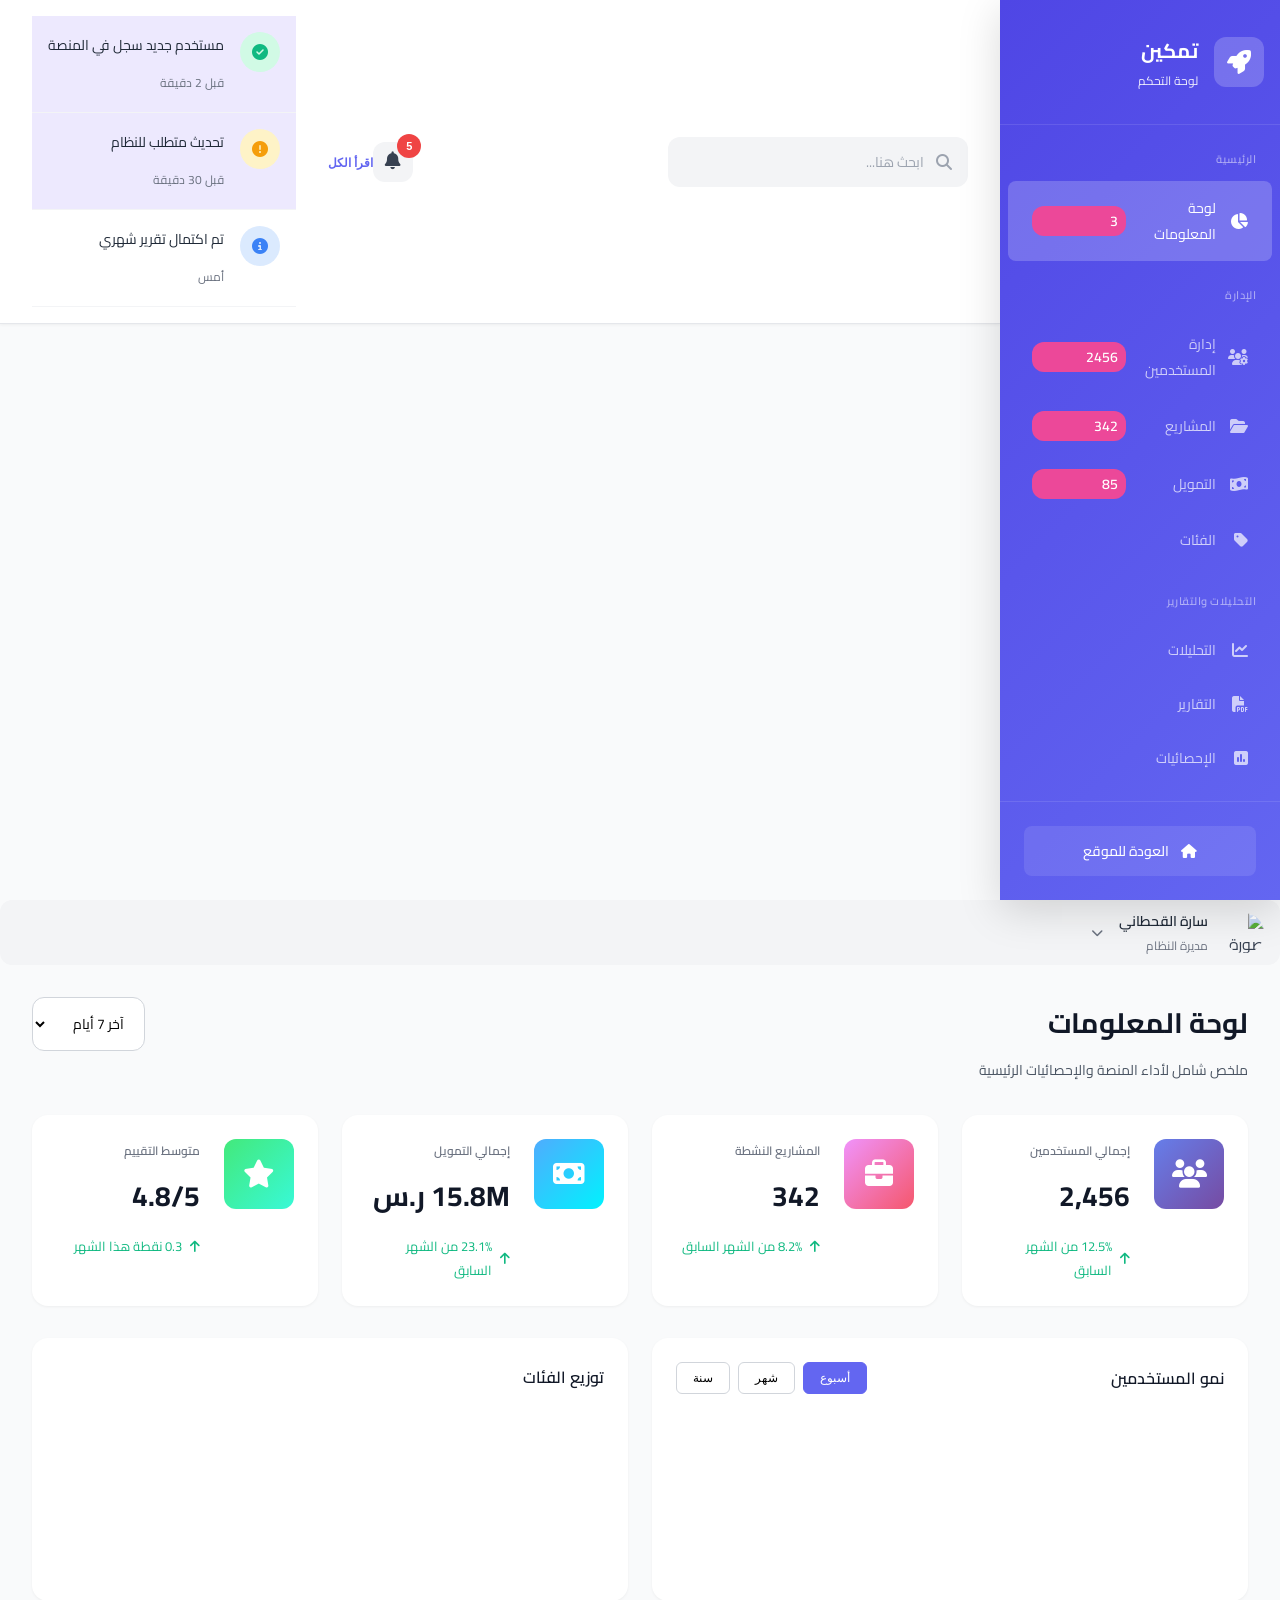
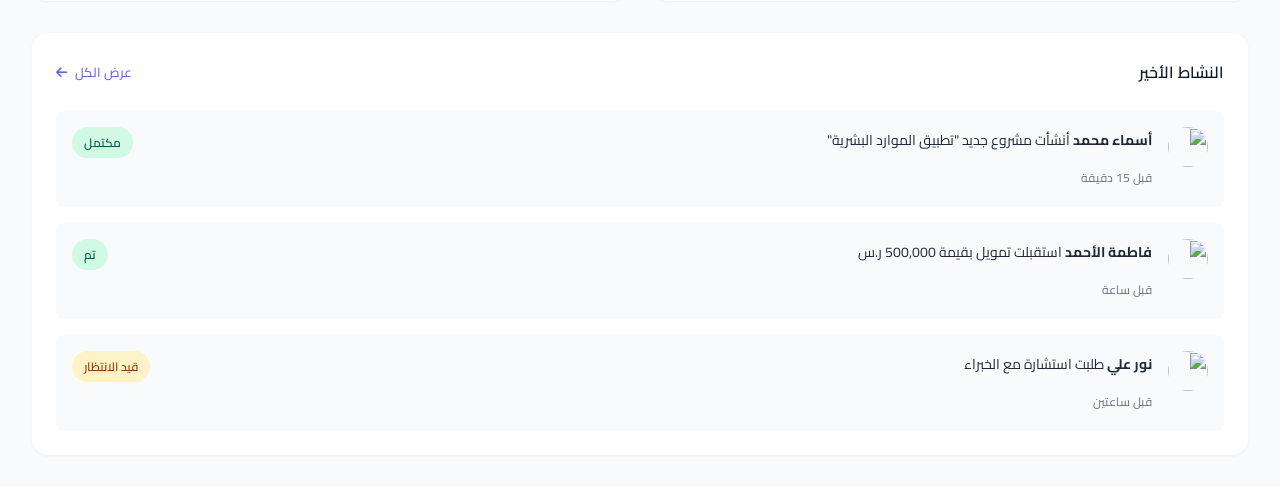
==== admin.html @ 94fef4be "Ubdate admin files" ====
<!DOCTYPE html>
<html lang="ar" dir="rtl">
<head>
    <meta charset="UTF-8">
    <meta name="viewport" content="width=device-width, initial-scale=1.0">
    <title>لوحة التحكم الإدارية | منصة تمكين</title>
    <link rel="stylesheet" href="admin.css">
    <link rel="preconnect" href="https://fonts.googleapis.com">
    <link rel="preconnect" href="https://fonts.gstatic.com" crossorigin>
    <link href="https://fonts.googleapis.com/css2?family=Cairo:wght@200;300;400;500;600;700;800;900&family=Tajawal:wght@200;300;400;500;700;800;900&display=swap" rel="stylesheet">
    <link rel="stylesheet" href="https://cdnjs.cloudflare.com/ajax/libs/font-awesome/6.5.1/css/all.min.css">
</head>
<body>
    <div class="admin-wrapper">
        <!-- Sidebar -->
        <aside class="sidebar">
            <div class="sidebar-brand">
                <a href="index.html" style="display: flex; align-items: center; gap: 1rem; text-decoration: none; color: white; width: 100%;">
                    <div class="brand-icon">
                        <i class="fas fa-rocket"></i>
                    </div>
                    <div class="brand-text">
                        <h2>تمكين</h2>
                        <p>لوحة التحكم</p>
                    </div>
                </a>
            </div>

            <nav class="sidebar-nav">
                <div class="nav-section">
                    <span class="nav-section-title">الرئيسية</span>
                    <a href="#" class="nav-link active" data-page="overview">
                        <i class="fas fa-chart-pie"></i>
                        <span>لوحة المعلومات</span>
                        <span class="nav-badge">3</span>
                    </a>
                </div>

                <div class="nav-section">
                    <span class="nav-section-title">الإدارة</span>
                    <a href="#" class="nav-link" data-page="users">
                        <i class="fas fa-users-cog"></i>
                        <span>إدارة المستخدمين</span>
                        <span class="nav-badge">2456</span>
                    </a>
                    <a href="#" class="nav-link" data-page="projects">
                        <i class="fas fa-folder-open"></i>
                        <span>المشاريع</span>
                        <span class="nav-badge">342</span>
                    </a>
                    <a href="#" class="nav-link" data-page="funding">
                        <i class="fas fa-money-bill-wave"></i>
                        <span>التمويل</span>
                        <span class="nav-badge">85</span>
                    </a>
                    <a href="#" class="nav-link" data-page="categories">
                        <i class="fas fa-tag"></i>
                        <span>الفئات</span>
                    </a>
                </div>

                <div class="nav-section">
                    <span class="nav-section-title">التحليلات والتقارير</span>
                    <a href="#" class="nav-link" data-page="analytics">
                        <i class="fas fa-chart-line"></i>
                        <span>التحليلات</span>
                    </a>
                    <a href="#" class="nav-link" data-page="reports">
                        <i class="fas fa-file-pdf"></i>
                        <span>التقارير</span>
                    </a>
                    <a href="#" class="nav-link" data-page="statistics">
                        <i class="fas fa-poll"></i>
                        <span>الإحصائيات</span>
                    </a>
                </div>

                <div class="nav-section">
                    <span class="nav-section-title">النظام</span>
                    <a href="#" class="nav-link" data-page="settings">
                        <i class="fas fa-sliders-h"></i>
                        <span>الإعدادات</span>
                    </a>
                    <a href="#" class="nav-link" data-page="roles">
                        <i class="fas fa-shield-alt"></i>
                        <span>الأدوار والصلاحيات</span>
                    </a>
                    <a href="#" class="nav-link" data-page="activity">
                        <i class="fas fa-history"></i>
                        <span>سجل النشاط</span>
                    </a>
                </div>
            </nav>

            <div class="sidebar-footer">
                <a href="index.html" class="btn-logout" style="text-decoration: none; display: flex; align-items: center; gap: 0.75rem; width: 100%; justify-content: center;">
                    <i class="fas fa-home"></i>
                    <span>العودة للموقع</span>
                </a>
            </div>
        </aside>

        <!-- Main Content -->
        <main class="main-container">
            <!-- Top Bar -->
            <header class="top-bar">
                <div class="bar-left">
                    <button class="toggle-sidebar" id="sidebarToggle">
                        <i class="fas fa-bars"></i>
                    </button>
                    <div class="search-box">
                        <i class="fas fa-search"></i>
                        <input type="text" placeholder="ابحث هنا...">
                    </div>
                </div>

                <div class="bar-right">
                    <div class="notifications-center">
                        <button class="notification-bell">
                            <i class="fas fa-bell"></i>
                            <span class="notification-count">5</span>
                            <div class="notification-popup">
                                <div class="popup-header">
                                    <h4>الإشعارات</h4>
                                    <button class="mark-read">اقرأ الكل</button>
                                </div>
                                <div class="notifications-list">
                                    <div class="notification-item unread">
                                        <div class="notif-icon success"><i class="fas fa-check-circle"></i></div>
                                        <div class="notif-content">
                                            <p>مستخدم جديد سجل في المنصة</p>
                                            <span>قبل 2 دقيقة</span>
                                        </div>
                                    </div>
                                    <div class="notification-item unread">
                                        <div class="notif-icon warning"><i class="fas fa-exclamation-circle"></i></div>
                                        <div class="notif-content">
                                            <p>تحديث متطلب للنظام</p>
                                            <span>قبل 30 دقيقة</span>
                                        </div>
                                    </div>
                                    <div class="notification-item">
                                        <div class="notif-icon info"><i class="fas fa-info-circle"></i></div>
                                        <div class="notif-content">
                                            <p>تم اكتمال تقرير شهري</p>
                                            <span>أمس</span>
                                        </div>
                                    </div>
                                </div>
                            </div>
                        </button>
                    </div>

                    <div class="user-profile-section">
                        <img src="https://images.unsplash.com/photo-1494790108377-be9c29b29330?w=50&h=50&fit=crop" alt="صورة المستخدم" class="profile-pic">
                        <div class="profile-info">
                            <p class="profile-name">سارة القحطاني</p>
                            <p class="profile-role">مديرة النظام</p>
                        </div>
                        <button class="profile-menu-btn">
                            <i class="fas fa-chevron-down"></i>
                        </button>
                    </div>
                </div>
            </header>

            <!-- Page Content -->
            <div class="content-area">
                <!-- Overview Page -->
                <div class="page-section active" id="overview">
                    <div class="page-header">
                        <div class="header-title">
                            <h1>لوحة المعلومات</h1>
                            <p>ملخص شامل لأداء المنصة والإحصائيات الرئيسية</p>
                        </div>
                        <div class="header-controls">
                            <select class="date-filter">
                                <option>آخر 7 أيام</option>
                                <option>آخر 30 يوم</option>
                                <option>آخر 90 يوم</option>
                                <option>هذا العام</option>
                            </select>
                        </div>
                    </div>

                    <!-- KPI Cards -->
                    <div class="kpi-grid">
                        <div class="kpi-card">
                            <div class="kpi-icon" style="background: linear-gradient(135deg, #667eea 0%, #764ba2 100%);">
                                <i class="fas fa-users"></i>
                            </div>
                            <div class="kpi-content">
                                <p class="kpi-label">إجمالي المستخدمين</p>
                                <h3 class="kpi-value">2,456</h3>
                                <p class="kpi-change positive"><i class="fas fa-arrow-up"></i> 12.5% من الشهر السابق</p>
                            </div>
                        </div>

                        <div class="kpi-card">
                            <div class="kpi-icon" style="background: linear-gradient(135deg, #f093fb 0%, #f5576c 100%);">
                                <i class="fas fa-briefcase"></i>
                            </div>
                            <div class="kpi-content">
                                <p class="kpi-label">المشاريع النشطة</p>
                                <h3 class="kpi-value">342</h3>
                                <p class="kpi-change positive"><i class="fas fa-arrow-up"></i> 8.2% من الشهر السابق</p>
                            </div>
                        </div>

                        <div class="kpi-card">
                            <div class="kpi-icon" style="background: linear-gradient(135deg, #4facfe 0%, #00f2fe 100%);">
                                <i class="fas fa-money-bill"></i>
                            </div>
                            <div class="kpi-content">
                                <p class="kpi-label">إجمالي التمويل</p>
                                <h3 class="kpi-value">15.8M ر.س</h3>
                                <p class="kpi-change positive"><i class="fas fa-arrow-up"></i> 23.1% من الشهر السابق</p>
                            </div>
                        </div>

                        <div class="kpi-card">
                            <div class="kpi-icon" style="background: linear-gradient(135deg, #43e97b 0%, #38f9d7 100%);">
                                <i class="fas fa-star"></i>
                            </div>
                            <div class="kpi-content">
                                <p class="kpi-label">متوسط التقييم</p>
                                <h3 class="kpi-value">4.8/5</h3>
                                <p class="kpi-change positive"><i class="fas fa-arrow-up"></i> 0.3 نقطة هذا الشهر</p>
                            </div>
                        </div>
                    </div>

                    <!-- Charts Section -->
                    <div class="charts-container">
                        <div class="chart-card">
                            <div class="chart-header">
                                <h3>نمو المستخدمين</h3>
                                <div class="chart-controls">
                                    <button class="chart-period active">أسبوع</button>
                                    <button class="chart-period">شهر</button>
                                    <button class="chart-period">سنة</button>
                                </div>
                            </div>
                            <canvas id="growthChart"></canvas>
                        </div>

                        <div class="chart-card">
                            <div class="chart-header">
                                <h3>توزيع الفئات</h3>
                            </div>
                            <canvas id="categoriesChart"></canvas>
                        </div>
                    </div>

                    <!-- Recent Activity -->
                    <div class="activity-card">
                        <div class="activity-header">
                            <h3>النشاط الأخير</h3>
                            <a href="#" class="view-all-link">عرض الكل <i class="fas fa-arrow-left"></i></a>
                        </div>
                        <div class="activity-list">
                            <div class="activity-item">
                                <div class="activity-avatar">
                                    <img src="https://images.unsplash.com/photo-1507003211169-0a1dd7228f2d?w=32&h=32&fit=crop" alt="">
                                </div>
                                <div class="activity-content">
                                    <p><strong>أسماء محمد</strong> أنشأت مشروع جديد "تطبيق الموارد البشرية"</p>
                                    <span class="activity-time">قبل 15 دقيقة</span>
                                </div>
                                <span class="activity-badge success">مكتمل</span>
                            </div>

                            <div class="activity-item">
                                <div class="activity-avatar">
                                    <img src="https://images.unsplash.com/photo-1534528741775-53a8323f6f25?w=32&h=32&fit=crop" alt="">
                                </div>
                                <div class="activity-content">
                                    <p><strong>فاطمة الأحمد</strong> استقبلت تمويل بقيمة 500,000 ر.س</p>
                                    <span class="activity-time">قبل ساعة</span>
                                </div>
                                <span class="activity-badge success">تم</span>
                            </div>

                            <div class="activity-item">
                                <div class="activity-avatar">
                                    <img src="https://images.unsplash.com/photo-1517654931202-7a950643aeb0?w=32&h=32&fit=crop" alt="">
                                </div>
                                <div class="activity-content">
                                    <p><strong>نور علي</strong> طلبت استشارة مع الخبراء</p>
                                    <span class="activity-time">قبل ساعتين</span>
                                </div>
                                <span class="activity-badge pending">قيد الانتظار</span>
                            </div>
                        </div>
                    </div>
                </div>

                <!-- Users Management Page -->
                <div class="page-section" id="users">
                    <div class="page-header">
                        <div class="header-title">
                            <h1>إدارة المستخدمين</h1>
                            <p>إدارة وتتبع جميع المستخدمين في المنصة</p>
                        </div>
                        <button class="btn btn-primary">
                            <i class="fas fa-plus"></i> إضافة مستخدم جديد
                        </button>
                    </div>

                    <div class="users-table-card">
                        <div class="table-controls">
                            <div class="search-input">
                                <i class="fas fa-search"></i>
                                <input type="text" placeholder="ابحث عن مستخدم...">
                            </div>
                            <select class="filter-select">
                                <option>الكل</option>
                                <option>نشط</option>
                                <option>معطل</option>
                                <option>معلق</option>
                            </select>
                        </div>

                        <table class="data-table">
                            <thead>
                                <tr>
                                    <th>المستخدم</th>
                                    <th>البريد الإلكتروني</th>
                                    <th>النوع</th>
                                    <th>تاريخ الانضمام</th>
                                    <th>الحالة</th>
                                    <th>الإجراءات</th>
                                </tr>
                            </thead>
                            <tbody>
                                <tr>
                                    <td><strong>أسماء محمد</strong></td>
                                    <td>asmaa@example.com</td>
                                    <td><span class="badge badge-purple">رائدة أعمال</span></td>
                                    <td>2024-01-15</td>
                                    <td><span class="status-badge status-active">نشط</span></td>
                                    <td class="action-buttons">
                                        <button class="btn-action edit" title="تعديل"><i class="fas fa-edit"></i></button>
                                        <button class="btn-action delete" title="حذف"><i class="fas fa-trash"></i></button>
                                    </td>
                                </tr>
                                <tr>
                                    <td><strong>فاطمة الأحمد</strong></td>
                                    <td>fatima@example.com</td>
                                    <td><span class="badge badge-blue">مستثمرة</span></td>
                                    <td>2024-01-12</td>
                                    <td><span class="status-badge status-active">نشط</span></td>
                                    <td class="action-buttons">
                                        <button class="btn-action edit" title="تعديل"><i class="fas fa-edit"></i></button>
                                        <button class="btn-action delete" title="حذف"><i class="fas fa-trash"></i></button>
                                    </td>
                                </tr>
                                <tr>
                                    <td><strong>نور علي</strong></td>
                                    <td>noor@example.com</td>
                                    <td><span class="badge badge-green">مدربة</span></td>
                                    <td>2024-01-08</td>
                                    <td><span class="status-badge status-active">نشط</span></td>
                                    <td class="action-buttons">
                                        <button class="btn-action edit" title="تعديل"><i class="fas fa-edit"></i></button>
                                        <button class="btn-action delete" title="حذف"><i class="fas fa-trash"></i></button>
                                    </td>
                                </tr>
                            </tbody>
                        </table>
                    </div>
                </div>

                <!-- Projects Page -->
                <div class="page-section" id="projects">
                    <div class="page-header">
                        <div class="header-title">
                            <h1>إدارة المشاريع</h1>
                            <p>عرض وإدارة جميع المشاريع المسجلة</p>
                        </div>
                        <button class="btn btn-primary">
                            <i class="fas fa-plus"></i> مشروع جديد
                        </button>
                    </div>

                    <div class="projects-grid">
                        <div class="project-card">
                            <div class="project-header">
                                <h3>تطبيق التجارة الإلكترونية</h3>
                                <span class="badge badge-success">نشط</span>
                            </div>
                            <p class="project-desc">منصة تجارة إلكترونية متكاملة للمتاجر الصغيرة</p>
                            <div class="project-meta">
                                <span><i class="fas fa-user"></i> أسماء محمد</span>
                                <span><i class="fas fa-calendar"></i> 2024-01-10</span>
                            </div>
                            <div class="project-stats">
                                <div class="stat">
                                    <span class="stat-label">المستخدمون</span>
                                    <span class="stat-value">145</span>
                                </div>
                                <div class="stat">
                                    <span class="stat-label">الإيرادات</span>
                                    <span class="stat-value">125K</span>
                                </div>
                            </div>
                            <div class="project-actions">
                                <button class="btn btn-sm btn-primary">عرض</button>
                                <button class="btn btn-sm btn-outline">تعديل</button>
                            </div>
                        </div>

                        <div class="project-card">
                            <div class="project-header">
                                <h3>منصة التدريب الرقمي</h3>
                                <span class="badge badge-success">نشط</span>
                            </div>
                            <p class="project-desc">منصة تعليمية توفر دورات متخصصة</p>
                            <div class="project-meta">
                                <span><i class="fas fa-user"></i> فاطمة الأحمد</span>
                                <span><i class="fas fa-calendar"></i> 2024-01-08</span>
                            </div>
                            <div class="project-stats">
                                <div class="stat">
                                    <span class="stat-label">المستخدمون</span>
                                    <span class="stat-value">89</span>
                                </div>
                                <div class="stat">
                                    <span class="stat-label">الإيرادات</span>
                                    <span class="stat-value">78K</span>
                                </div>
                            </div>
                            <div class="project-actions">
                                <button class="btn btn-sm btn-primary">عرض</button>
                                <button class="btn btn-sm btn-outline">تعديل</button>
                            </div>
                        </div>

                        <div class="project-card">
                            <div class="project-header">
                                <h3>نظام إدارة المحتوى</h3>
                                <span class="badge badge-warning">قيد التطوير</span>
                            </div>
                            <p class="project-desc">نظام متقدم لإدارة وتنظيم المحتوى</p>
                            <div class="project-meta">
                                <span><i class="fas fa-user"></i> نور علي</span>
                                <span><i class="fas fa-calendar"></i> 2024-01-05</span>
                            </div>
                            <div class="project-stats">
                                <div class="stat">
                                    <span class="stat-label">المستخدمون</span>
                                    <span class="stat-value">32</span>
                                </div>
                                <div class="stat">
                                    <span class="stat-label">الإيرادات</span>
                                    <span class="stat-value">0</span>
                                </div>
                            </div>
                            <div class="project-actions">
                                <button class="btn btn-sm btn-primary">عرض</button>
                                <button class="btn btn-sm btn-outline">تعديل</button>
                            </div>
                        </div>
                    </div>
                </div>

                <!-- Funding Page -->
                <div class="page-section" id="funding">
                    <div class="page-header">
                        <div class="header-title">
                            <h1>إدارة التمويل</h1>
                            <p>تتبع طلبات التمويل والمدفوعات</p>
                        </div>
                    </div>

                    <div class="funding-stats">
                        <div class="stat-box">
                            <p>إجمالي التمويل المطلوب</p>
                            <h2>85.5M ر.س</h2>
                            <span>من 85 طلب</span>
                        </div>
                        <div class="stat-box">
                            <p>التمويل المعتمد</p>
                            <h2>15.8M ر.س</h2>
                            <span>45 طلب معتمد</span>
                        </div>
                        <div class="stat-box">
                            <p>التمويل المعلق</p>
                            <h2>38.2M ر.س</h2>
                            <span>28 طلب معلق</span>
                        </div>
                        <div class="stat-box">
                            <p>نسبة القبول</p>
                            <h2>52.9%</h2>
                            <span>معدل النجاح</span>
                        </div>
                    </div>
                </div>

                <!-- Settings Page -->
                <div class="page-section" id="settings">
                    <div class="page-header">
                        <div class="header-title">
                            <h1>الإعدادات</h1>
                            <p>إدارة إعدادات النظام والمنصة</p>
                        </div>
                    </div>

                    <div class="settings-container">
                        <div class="settings-section">
                            <h3>إعدادات النظام</h3>
                            <div class="setting-group">
                                <label>اسم المنصة</label>
                                <input type="text" value="منصة تمكين رائدات الأعمال">
                            </div>
                            <div class="setting-group">
                                <label>البريد الإلكتروني للدعم</label>
                                <input type="email" value="support@platform.com">
                            </div>
                            <button class="btn btn-primary">حفظ التغييرات</button>
                        </div>

                        <div class="settings-section">
                            <h3>الإشعارات</h3>
                            <div class="toggle-group">
                                <label>إشعارات البريد الإلكتروني</label>
                                <input type="checkbox" class="toggle-switch" checked>
                            </div>
                            <div class="toggle-group">
                                <label>إشعارات SMS</label>
                                <input type="checkbox" class="toggle-switch">
                            </div>
                        </div>
                    </div>
                </div>

                <!-- Analytics Page -->
                <div class="page-section" id="analytics">
                    <div class="page-header">
                        <div class="header-title">
                            <h1>التحليلات</h1>
                            <p>تحليلات مفصلة عن أداء المنصة</p>
                        </div>
                    </div>
                    <div class="analytics-placeholder">
                        <i class="fas fa-chart-line"></i>
                        <p>جاري تحميل التحليلات...</p>
                    </div>
                </div>

                <!-- Reports Page -->
                <div class="page-section" id="reports">
                    <div class="page-header">
                        <div class="header-title">
                            <h1>التقارير</h1>
                            <p>التقارير الشاملة والدورية</p>
                        </div>
                    </div>
                    <div class="analytics-placeholder">
                        <i class="fas fa-file-pdf"></i>
                        <p>جاري تحميل التقارير...</p>
                    </div>
                </div>

                <!-- Statistics Page -->
                <div class="page-section" id="statistics">
                    <div class="page-header">
                        <div class="header-title">
                            <h1>الإحصائيات</h1>
                            <p>إحصائيات تفصيلية للمنصة</p>
                        </div>
                    </div>
                    <div class="analytics-placeholder">
                        <i class="fas fa-poll"></i>
                        <p>جاري تحميل الإحصائيات...</p>
                    </div>
                </div>

                <!-- Roles Page -->
                <div class="page-section" id="roles">
                    <div class="page-header">
                        <div class="header-title">
                            <h1>الأدوار والصلاحيات</h1>
                            <p>إدارة أدوار المستخدمين والصلاحيات</p>
                        </div>
                    </div>
                    <div class="analytics-placeholder">
                        <i class="fas fa-shield-alt"></i>
                        <p>جاري تحميل الأدوار...</p>
                    </div>
                </div>

                <!-- Categories Page -->
                <div class="page-section" id="categories">
                    <div class="page-header">
                        <div class="header-title">
                            <h1>الفئات</h1>
                            <p>إدارة فئات المشاريع</p>
                        </div>
                    </div>
                    <div class="analytics-placeholder">
                        <i class="fas fa-tag"></i>
                        <p>جاري تحميل الفئات...</p>
                    </div>
                </div>

                <!-- Activity Page -->
                <div class="page-section" id="activity">
                    <div class="page-header">
                        <div class="header-title">
                            <h1>سجل النشاط</h1>
                            <p>تتبع جميع الأنشطة في النظام</p>
                        </div>
                    </div>
                    <div class="analytics-placeholder">
                        <i class="fas fa-history"></i>
                        <p>جاري تحميل السجل...</p>
                    </div>
                </div>
            </div>
        </main>
    </div>

    <!-- Scripts -->
    <script src="https://cdn.jsdelivr.net/npm/chart.js@3.9.1/dist/chart.min.js"></script>
    <script src="admin.js"></script>
</body>
</html>
---- admin.css ----
/* ==========================================
   Admin Dashboard - Enhanced Pro Version
   ========================================== */

:root {
    /* Primary Colors */
    --primary: #6366f1;
    --primary-light: #818cf8;
    --primary-dark: #4f46e5;
    
    /* Secondary Colors */
    --secondary: #ec4899;
    --success: #10b981;
    --warning: #f59e0b;
    --danger: #ef4444;
    --info: #3b82f6;
    
    /* Grayscale */
    --gray-50: #f9fafb;
    --gray-100: #f3f4f6;
    --gray-150: #ede9fe;
    --gray-200: #e5e7eb;
    --gray-300: #d1d5db;
    --gray-400: #9ca3af;
    --gray-500: #6b7280;
    --gray-600: #4b5563;
    --gray-700: #374151;
    --gray-800: #1f2937;
    --gray-900: #111827;
    
    /* Spacing */
    --spacing: 1rem;
    --radius: 0.75rem;
    --radius-lg: 1rem;
}

* {
    margin: 0;
    padding: 0;
    box-sizing: border-box;
}

html, body {
    width: 100%;
    height: 100%;
    font-family: 'Cairo', 'Tajawal', -apple-system, BlinkMacSystemFont, sans-serif;
    background: var(--gray-50);
    color: var(--gray-700);
}

body {
    overflow: hidden;
}

/* ==========================================
   Main Layout
   ========================================== */

.admin-wrapper {
    display: flex;
    height: 100vh;
    background: var(--gray-50);
}

/* ==========================================
   Sidebar
   ========================================== */

.sidebar {
    width: 280px;
    background: linear-gradient(135deg, var(--primary-dark) 0%, var(--primary) 100%);
    color: white;
    display: flex;
    flex-direction: column;
    overflow-y: auto;
    box-shadow: 0 10px 40px rgba(0, 0, 0, 0.15);
    position: relative;
}

.sidebar-brand {
    padding: 2rem var(--spacing);
    display: flex;
    align-items: center;
    gap: 1rem;
    border-bottom: 1px solid rgba(255, 255, 255, 0.1);
}

.brand-icon {
    width: 50px;
    height: 50px;
    background: rgba(255, 255, 255, 0.2);
    border-radius: 12px;
    display: flex;
    align-items: center;
    justify-content: center;
    font-size: 24px;
}

.brand-text h2 {
    font-size: 20px;
    font-weight: 700;
}

.brand-text p {
    font-size: 12px;
    opacity: 0.9;
}

.sidebar-nav {
    flex: 1;
    overflow-y: auto;
    padding: 1.5rem 0;
}

.nav-section {
    margin-bottom: 1.5rem;
}

.nav-section-title {
    display: block;
    font-size: 11px;
    font-weight: 600;
    text-transform: uppercase;
    color: rgba(255, 255, 255, 0.5);
    padding: 0 1.5rem;
    margin-bottom: 0.75rem;
    letter-spacing: 0.5px;
}

.nav-link {
    display: flex;
    align-items: center;
    gap: 0.75rem;
    padding: 0.875rem 1.5rem;
    color: rgba(255, 255, 255, 0.7);
    text-decoration: none;
    transition: all 0.3s ease;
    position: relative;
    margin: 0 0.5rem;
    border-radius: 8px;
}

.nav-link:hover {
    background: rgba(255, 255, 255, 0.1);
    color: white;
}

.nav-link.active {
    background: rgba(255, 255, 255, 0.2);
    color: white;
}

.nav-link i {
    font-size: 16px;
    width: 20px;
}

.nav-link span {
    flex: 1;
    font-size: 14px;
}

.nav-badge {
    background: var(--secondary);
    color: white;
    font-size: 11px;
    padding: 2px 8px;
    border-radius: 12px;
    font-weight: 600;
}

.sidebar-footer {
    padding: 1.5rem;
    border-top: 1px solid rgba(255, 255, 255, 0.1);
}

.btn-logout {
    width: 100%;
    display: flex;
    align-items: center;
    gap: 0.75rem;
    padding: 0.75rem 1rem;
    background: rgba(255, 255, 255, 0.1);
    color: white;
    border: none;
    border-radius: 8px;
    cursor: pointer;
    font-size: 14px;
    font-weight: 500;
    transition: all 0.3s ease;
}

.btn-logout:hover {
    background: rgba(255, 255, 255, 0.2);
}

/* ==========================================
   Main Container
   ========================================== */

.main-container {
    flex: 1;
    display: flex;
    flex-direction: column;
    overflow: hidden;
}

/* ==========================================
   Top Bar
   ========================================== */

.top-bar {
    background: white;
    border-bottom: 1px solid var(--gray-200);
    padding: 1rem 2rem;
    display: flex;
    justify-content: space-between;
    align-items: center;
    box-shadow: 0 1px 3px rgba(0, 0, 0, 0.05);
}

.bar-left {
    display: flex;
    align-items: center;
    gap: 1.5rem;
    flex: 1;
}

.toggle-sidebar {
    display: none;
    background: none;
    border: none;
    font-size: 20px;
    color: var(--gray-700);
    cursor: pointer;
}

.search-box {
    display: flex;
    align-items: center;
    gap: 0.75rem;
    background: var(--gray-100);
    padding: 0.75rem 1rem;
    border-radius: var(--radius);
    flex: 0 1 300px;
}

.search-box i {
    color: var(--gray-400);
}

.search-box input {
    background: none;
    border: none;
    outline: none;
    width: 100%;
    font-family: inherit;
    font-size: 14px;
}

.search-box input::placeholder {
    color: var(--gray-400);
}

.bar-right {
    display: flex;
    align-items: center;
    gap: 2rem;
}

.notifications-center {
    position: relative;
}

.notification-bell {
    position: relative;
    width: 40px;
    height: 40px;
    border: none;
    background: var(--gray-100);
    border-radius: var(--radius);
    cursor: pointer;
    font-size: 18px;
    color: var(--gray-700);
    transition: all 0.3s ease;
}

.notification-bell:hover {
    background: var(--gray-150);
}

.notification-count {
    position: absolute;
    top: -8px;
    right: -8px;
    background: var(--danger);
    color: white;
    width: 24px;
    height: 24px;
    border-radius: 50%;
    display: flex;
    align-items: center;
    justify-content: center;
    font-size: 11px;
    font-weight: 700;
}

.notification-popup {
    display: none;
    position: absolute;
    top: 100%;
    right: 0;
    background: white;
    border: 1px solid var(--gray-200);
    border-radius: var(--radius-lg);
    box-shadow: 0 10px 30px rgba(0, 0, 0, 0.1);
    width: 350px;
    margin-top: 1rem;
    z-index: 1000;
}

.notification-bell:hover .notification-popup {
    display: block;
}

.popup-header {
    display: flex;
    justify-content: space-between;
    align-items: center;
    padding: 1rem;
    border-bottom: 1px solid var(--gray-200);
}

.popup-header h4 {
    font-size: 16px;
    color: var(--gray-900);
}

.mark-read {
    background: none;
    border: none;
    color: var(--primary);
    cursor: pointer;
    font-size: 12px;
    font-weight: 600;
}

.notifications-list {
    max-height: 300px;
    overflow-y: auto;
}

.notification-item {
    display: flex;
    gap: 1rem;
    padding: 1rem;
    border-bottom: 1px solid var(--gray-100);
    transition: all 0.3s ease;
}

.notification-item:hover {
    background: var(--gray-50);
}

.notification-item.unread {
    background: var(--gray-150);
}

.notif-icon {
    width: 40px;
    height: 40px;
    border-radius: 50%;
    display: flex;
    align-items: center;
    justify-content: center;
    flex-shrink: 0;
}

.notif-icon.success {
    background: #d1fae5;
    color: var(--success);
}

.notif-icon.warning {
    background: #fef3c7;
    color: var(--warning);
}

.notif-icon.info {
    background: #dbeafe;
    color: var(--info);
}

.notif-content p {
    font-size: 14px;
    color: var(--gray-800);
    margin-bottom: 0.5rem;
}

.notif-content span {
    font-size: 12px;
    color: var(--gray-500);
}

.user-profile-section {
    display: flex;
    align-items: center;
    gap: 1rem;
    padding: 0.5rem 1rem;
    background: var(--gray-100);
    border-radius: var(--radius);
}

.profile-pic {
    width: 40px;
    height: 40px;
    border-radius: 50%;
    object-fit: cover;
}

.profile-info {
    display: flex;
    flex-direction: column;
    min-width: 0;
}

.profile-name {
    font-size: 14px;
    font-weight: 600;
    color: var(--gray-800);
}

.profile-role {
    font-size: 12px;
    color: var(--gray-500);
}

.profile-menu-btn {
    background: none;
    border: none;
    color: var(--gray-500);
    cursor: pointer;
    font-size: 12px;
}

/* ==========================================
   Content Area
   ========================================== */

.content-area {
    flex: 1;
    overflow-y: auto;
    padding: 2rem;
}

.page-section {
    display: none;
}

.page-section.active {
    display: block;
    animation: fadeIn 0.3s ease;
}

@keyframes fadeIn {
    from {
        opacity: 0;
        transform: translateY(10px);
    }
    to {
        opacity: 1;
        transform: translateY(0);
    }
}

.page-header {
    display: flex;
    justify-content: space-between;
    align-items: flex-start;
    margin-bottom: 2rem;
    gap: 1.5rem;
}

.header-title h1 {
    font-size: 28px;
    font-weight: 700;
    color: var(--gray-900);
    margin-bottom: 0.5rem;
}

.header-title p {
    font-size: 14px;
    color: var(--gray-600);
}

.header-controls {
    display: flex;
    gap: 1rem;
}

.date-filter {
    padding: 0.75rem 1rem;
    border: 1px solid var(--gray-300);
    border-radius: var(--radius);
    background: white;
    font-family: inherit;
    cursor: pointer;
    font-size: 14px;
}

/* ==========================================
   KPI Cards
   ========================================== */

.kpi-grid {
    display: grid;
    grid-template-columns: repeat(auto-fit, minmax(250px, 1fr));
    gap: 1.5rem;
    margin-bottom: 2rem;
}

.kpi-card {
    background: white;
    border-radius: var(--radius-lg);
    padding: 1.5rem;
    box-shadow: 0 1px 3px rgba(0, 0, 0, 0.05);
    display: flex;
    gap: 1.5rem;
    transition: all 0.3s ease;
}

.kpi-card:hover {
    box-shadow: 0 10px 25px rgba(0, 0, 0, 0.1);
    transform: translateY(-4px);
}

.kpi-icon {
    width: 70px;
    height: 70px;
    border-radius: 12px;
    display: flex;
    align-items: center;
    justify-content: center;
    font-size: 28px;
    color: white;
    flex-shrink: 0;
}

.kpi-content {
    flex: 1;
}

.kpi-label {
    font-size: 12px;
    color: var(--gray-500);
    text-transform: uppercase;
    font-weight: 600;
    margin-bottom: 0.5rem;
}

.kpi-value {
    font-size: 28px;
    font-weight: 700;
    color: var(--gray-900);
    margin-bottom: 0.75rem;
}

.kpi-change {
    font-size: 13px;
    display: flex;
    align-items: center;
    gap: 0.5rem;
}

.kpi-change.positive {
    color: var(--success);
}

.kpi-change.negative {
    color: var(--danger);
}

/* ==========================================
   Charts
   ========================================== */

.charts-container {
    display: grid;
    grid-template-columns: repeat(auto-fit, minmax(350px, 1fr));
    gap: 1.5rem;
    margin-bottom: 2rem;
}

.chart-card {
    background: white;
    border-radius: var(--radius-lg);
    padding: 1.5rem;
    box-shadow: 0 1px 3px rgba(0, 0, 0, 0.05);
}

.chart-header {
    display: flex;
    justify-content: space-between;
    align-items: center;
    margin-bottom: 1.5rem;
}

.chart-header h3 {
    font-size: 16px;
    font-weight: 600;
    color: var(--gray-900);
}

.chart-controls {
    display: flex;
    gap: 0.5rem;
}

.chart-period {
    padding: 0.5rem 1rem;
    border: 1px solid var(--gray-300);
    background: white;
    border-radius: 6px;
    cursor: pointer;
    font-size: 12px;
    transition: all 0.3s ease;
}

.chart-period.active {
    background: var(--primary);
    color: white;
    border-color: var(--primary);
}

/* ==========================================
   Activity Card
   ========================================== */

.activity-card {
    background: white;
    border-radius: var(--radius-lg);
    padding: 1.5rem;
    box-shadow: 0 1px 3px rgba(0, 0, 0, 0.05);
}

.activity-header {
    display: flex;
    justify-content: space-between;
    align-items: center;
    margin-bottom: 1.5rem;
}

.activity-header h3 {
    font-size: 16px;
    font-weight: 600;
    color: var(--gray-900);
}

.view-all-link {
    color: var(--primary);
    text-decoration: none;
    font-size: 13px;
    font-weight: 500;
    display: flex;
    align-items: center;
    gap: 0.5rem;
}

.view-all-link:hover {
    text-decoration: underline;
}

.activity-list {
    display: flex;
    flex-direction: column;
    gap: 1rem;
}

.activity-item {
    display: flex;
    gap: 1rem;
    align-items: flex-start;
    padding: 1rem;
    border-radius: 8px;
    background: var(--gray-50);
    transition: all 0.3s ease;
}

.activity-item:hover {
    background: var(--gray-100);
}

.activity-avatar {
    width: 40px;
    height: 40px;
    border-radius: 50%;
    overflow: hidden;
    flex-shrink: 0;
}

.activity-avatar img {
    width: 100%;
    height: 100%;
    object-fit: cover;
}

.activity-content {
    flex: 1;
    min-width: 0;
}

.activity-content p {
    font-size: 14px;
    color: var(--gray-800);
    margin-bottom: 0.5rem;
}

.activity-time {
    font-size: 12px;
    color: var(--gray-500);
}

.activity-badge {
    padding: 0.25rem 0.75rem;
    border-radius: 20px;
    font-size: 12px;
    font-weight: 600;
    white-space: nowrap;
}

.activity-badge.success {
    background: #d1fae5;
    color: #065f46;
}

.activity-badge.pending {
    background: #fef3c7;
    color: #92400e;
}

/* ==========================================
   Buttons
   ========================================== */

.btn {
    display: inline-flex;
    align-items: center;
    gap: 0.5rem;
    padding: 0.75rem 1.5rem;
    border: none;
    border-radius: var(--radius);
    font-family: inherit;
    font-size: 14px;
    font-weight: 600;
    cursor: pointer;
    transition: all 0.3s ease;
}

.btn-primary {
    background: linear-gradient(135deg, var(--primary) 0%, var(--primary-dark) 100%);
    color: white;
}

.btn-primary:hover {
    transform: translateY(-2px);
    box-shadow: 0 10px 20px rgba(99, 102, 241, 0.2);
}

.btn-outline {
    background: white;
    color: var(--primary);
    border: 2px solid var(--primary);
}

.btn-outline:hover {
    background: var(--gray-50);
}

.btn-sm {
    padding: 0.5rem 1rem;
    font-size: 13px;
}

/* ==========================================
   Users Table
   ========================================== */

.users-table-card {
    background: white;
    border-radius: var(--radius-lg);
    box-shadow: 0 1px 3px rgba(0, 0, 0, 0.05);
    overflow: hidden;
}

.table-controls {
    display: flex;
    gap: 1rem;
    padding: 1.5rem;
    border-bottom: 1px solid var(--gray-200);
}

.search-input {
    display: flex;
    align-items: center;
    gap: 0.75rem;
    background: var(--gray-100);
    padding: 0.75rem 1rem;
    border-radius: var(--radius);
    flex: 1;
    min-width: 200px;
}

.search-input i {
    color: var(--gray-400);
}

.search-input input {
    background: none;
    border: none;
    outline: none;
    width: 100%;
    font-family: inherit;
    font-size: 14px;
}

.search-input input::placeholder {
    color: var(--gray-400);
}

.filter-select {
    padding: 0.75rem 1rem;
    border: 1px solid var(--gray-300);
    border-radius: var(--radius);
    background: white;
    font-family: inherit;
    cursor: pointer;
    min-width: 150px;
}

.data-table {
    width: 100%;
    border-collapse: collapse;
}

.data-table th {
    background: var(--gray-50);
    padding: 1rem;
    text-align: right;
    font-size: 13px;
    font-weight: 600;
    color: var(--gray-600);
    border-bottom: 2px solid var(--gray-200);
}

.data-table td {
    padding: 1rem;
    border-bottom: 1px solid var(--gray-200);
    font-size: 14px;
}

.data-table tbody tr:hover {
    background: var(--gray-50);
}

.badge {
    display: inline-block;
    padding: 0.25rem 0.75rem;
    border-radius: 20px;
    font-size: 12px;
    font-weight: 600;
}

.badge-purple {
    background: #ede9fe;
    color: #6d28d9;
}

.badge-blue {
    background: #dbeafe;
    color: #1e40af;
}

.badge-green {
    background: #dcfce7;
    color: #15803d;
}

.badge-success {
    background: #d1fae5;
    color: #065f46;
}

.badge-warning {
    background: #fef3c7;
    color: #92400e;
}

.status-badge {
    display: inline-block;
    padding: 0.4rem 0.75rem;
    border-radius: 6px;
    font-size: 12px;
    font-weight: 600;
}

.status-active {
    background: #d1fae5;
    color: #065f46;
}

.status-inactive {
    background: #fee2e2;
    color: #991b1b;
}

.action-buttons {
    display: flex;
    gap: 0.5rem;
}

.btn-action {
    width: 32px;
    height: 32px;
    border: none;
    border-radius: 6px;
    cursor: pointer;
    transition: all 0.3s ease;
    display: flex;
    align-items: center;
    justify-content: center;
    font-size: 14px;
}

.btn-action.edit {
    background: #dbeafe;
    color: #0284c7;
}

.btn-action.edit:hover {
    background: #0284c7;
    color: white;
}

.btn-action.delete {
    background: #fee2e2;
    color: #dc2626;
}

.btn-action.delete:hover {
    background: #dc2626;
    color: white;
}

/* ==========================================
   Projects Grid
   ========================================== */

.projects-grid {
    display: grid;
    grid-template-columns: repeat(auto-fill, minmax(320px, 1fr));
    gap: 1.5rem;
}

.project-card {
    background: white;
    border-radius: var(--radius-lg);
    padding: 1.5rem;
    box-shadow: 0 1px 3px rgba(0, 0, 0, 0.05);
    transition: all 0.3s ease;
}

.project-card:hover {
    box-shadow: 0 10px 25px rgba(0, 0, 0, 0.1);
    transform: translateY(-4px);
}

.project-header {
    display: flex;
    justify-content: space-between;
    align-items: flex-start;
    margin-bottom: 1rem;
    gap: 1rem;
}

.project-header h3 {
    font-size: 16px;
    color: var(--gray-900);
    font-weight: 600;
    flex: 1;
}

.project-desc {
    font-size: 14px;
    color: var(--gray-600);
    margin-bottom: 1rem;
    line-height: 1.5;
}

.project-meta {
    display: flex;
    gap: 1rem;
    font-size: 12px;
    color: var(--gray-500);
    margin-bottom: 1rem;
    padding-bottom: 1rem;
    border-bottom: 1px solid var(--gray-200);
}

.project-meta span {
    display: flex;
    align-items: center;
    gap: 0.5rem;
}

.project-stats {
    display: flex;
    gap: 1rem;
    margin-bottom: 1rem;
}

.stat {
    flex: 1;
    text-align: center;
}

.stat-label {
    font-size: 12px;
    color: var(--gray-500);
    display: block;
    margin-bottom: 0.25rem;
}

.stat-value {
    font-size: 18px;
    font-weight: 700;
    color: var(--primary);
}

.project-actions {
    display: flex;
    gap: 0.75rem;
}

.project-actions .btn {
    flex: 1;
}

/* ==========================================
   Funding Stats
   ========================================== */

.funding-stats {
    display: grid;
    grid-template-columns: repeat(auto-fit, minmax(250px, 1fr));
    gap: 1.5rem;
}

.stat-box {
    background: white;
    border-radius: var(--radius-lg);
    padding: 2rem;
    box-shadow: 0 1px 3px rgba(0, 0, 0, 0.05);
    text-align: center;
}

.stat-box p {
    font-size: 14px;
    color: var(--gray-600);
    margin-bottom: 1rem;
}

.stat-box h2 {
    font-size: 28px;
    color: var(--primary);
    font-weight: 700;
    margin-bottom: 0.5rem;
}

.stat-box span {
    font-size: 12px;
    color: var(--gray-500);
}

/* ==========================================
   Settings
   ========================================== */

.settings-container {
    display: grid;
    grid-template-columns: repeat(auto-fit, minmax(350px, 1fr));
    gap: 2rem;
}

.settings-section {
    background: white;
    border-radius: var(--radius-lg);
    padding: 2rem;
    box-shadow: 0 1px 3px rgba(0, 0, 0, 0.05);
}

.settings-section h3 {
    font-size: 16px;
    color: var(--gray-900);
    font-weight: 600;
    margin-bottom: 1.5rem;
}

.setting-group {
    margin-bottom: 1.5rem;
}

.setting-group label {
    display: block;
    font-size: 14px;
    color: var(--gray-700);
    font-weight: 500;
    margin-bottom: 0.5rem;
}

.setting-group input {
    width: 100%;
    padding: 0.75rem 1rem;
    border: 1px solid var(--gray-300);
    border-radius: var(--radius);
    font-family: inherit;
    font-size: 14px;
}

.setting-group input:focus {
    outline: none;
    border-color: var(--primary);
    box-shadow: 0 0 0 3px rgba(99, 102, 241, 0.1);
}

.toggle-group {
    display: flex;
    justify-content: space-between;
    align-items: center;
    padding: 1rem;
    border-bottom: 1px solid var(--gray-200);
}

.toggle-group:last-child {
    border-bottom: none;
}

.toggle-group label {
    font-size: 14px;
    color: var(--gray-700);
    margin: 0;
}

.toggle-switch {
    width: 50px;
    height: 28px;
    border-radius: 14px;
    appearance: none;
    cursor: pointer;
    background: var(--gray-300);
    transition: background 0.3s ease;
    position: relative;
}

.toggle-switch:checked {
    background: var(--primary);
}

.toggle-switch::after {
    content: '';
    position: absolute;
    width: 24px;
    height: 24px;
    border-radius: 50%;
    background: white;
    top: 2px;
    right: 2px;
    transition: right 0.3s ease;
}

.toggle-switch:checked::after {
    right: 24px;
}

/* ==========================================
   Placeholder
   ========================================== */

.analytics-placeholder {
    background: white;
    border-radius: var(--radius-lg);
    padding: 4rem 2rem;
    text-align: center;
    box-shadow: 0 1px 3px rgba(0, 0, 0, 0.05);
}

.analytics-placeholder i {
    font-size: 48px;
    color: var(--gray-300);
    margin-bottom: 1rem;
}

.analytics-placeholder p {
    font-size: 16px;
    color: var(--gray-500);
}

/* ==========================================
   Scrollbar
   ========================================== */

::-webkit-scrollbar {
    width: 8px;
    height: 8px;
}

::-webkit-scrollbar-track {
    background: var(--gray-100);
}

::-webkit-scrollbar-thumb {
    background: var(--gray-300);
    border-radius: 4px;
}

::-webkit-scrollbar-thumb:hover {
    background: var(--gray-400);
}

/* ==========================================
   Responsive
   ========================================== */

@media (max-width: 1200px) {
    .sidebar {
        width: 240px;
    }

    .page-header {
        flex-direction: column;
        align-items: flex-start;
    }

    .kpi-grid {
        grid-template-columns: repeat(2, 1fr);
    }
}

@media (max-width: 768px) {
    .admin-wrapper {
        flex-direction: column;
    }

    .sidebar {
        width: 100%;
        height: auto;
        max-height: 60vh;
        overflow-x: auto;
        flex-direction: row;
        position: fixed;
        bottom: 0;
        left: 0;
        right: 0;
        z-index: 1000;
        border-radius: 0;
    }

    .sidebar-brand {
        border-bottom: none;
        border-right: 1px solid rgba(255, 255, 255, 0.1);
        min-width: 200px;
    }

    .sidebar-nav {
        display: flex;
        overflow-x: auto;
        flex: 1;
        padding: 1rem;
    }

    .nav-section {
        display: flex;
        gap: 1rem;
        margin-bottom: 0;
        white-space: nowrap;
    }

    .nav-section-title {
        display: none;
    }

    .main-container {
        margin-bottom: 250px;
    }

    .content-area {
        padding: 1.5rem;
    }

    .toggle-sidebar {
        display: block;
    }

    .bar-left {
        gap: 1rem;
    }

    .search-box {
        flex: 1;
    }

    .bar-right {
        gap: 1rem;
    }

    .user-profile-section {
        display: none;
    }

    .kpi-grid {
        grid-template-columns: 1fr;
    }

    .charts-container {
        grid-template-columns: 1fr;
    }

    .projects-grid {
        grid-template-columns: 1fr;
    }

    .settings-container {
        grid-template-columns: 1fr;
    }

    .page-header h1 {
        font-size: 22px;
    }

    .table-controls {
        flex-direction: column;
    }

    .search-input,
    .filter-select {
        width: 100%;
    }
}

@media (max-width: 480px) {
    .content-area {
        padding: 1rem;
    }

    .page-header {
        gap: 1rem;
    }

    .kpi-card {
        flex-direction: column;
    }

    .kpi-icon {
        width: 50px;
        height: 50px;
        font-size: 24px;
    }

    .kpi-value {
        font-size: 24px;
    }

    .data-table th,
    .data-table td {
        padding: 0.75rem 0.5rem;
        font-size: 12px;
    }

    .header-controls {
        width: 100%;
    }

    .date-filter {
        width: 100%;
    }
}
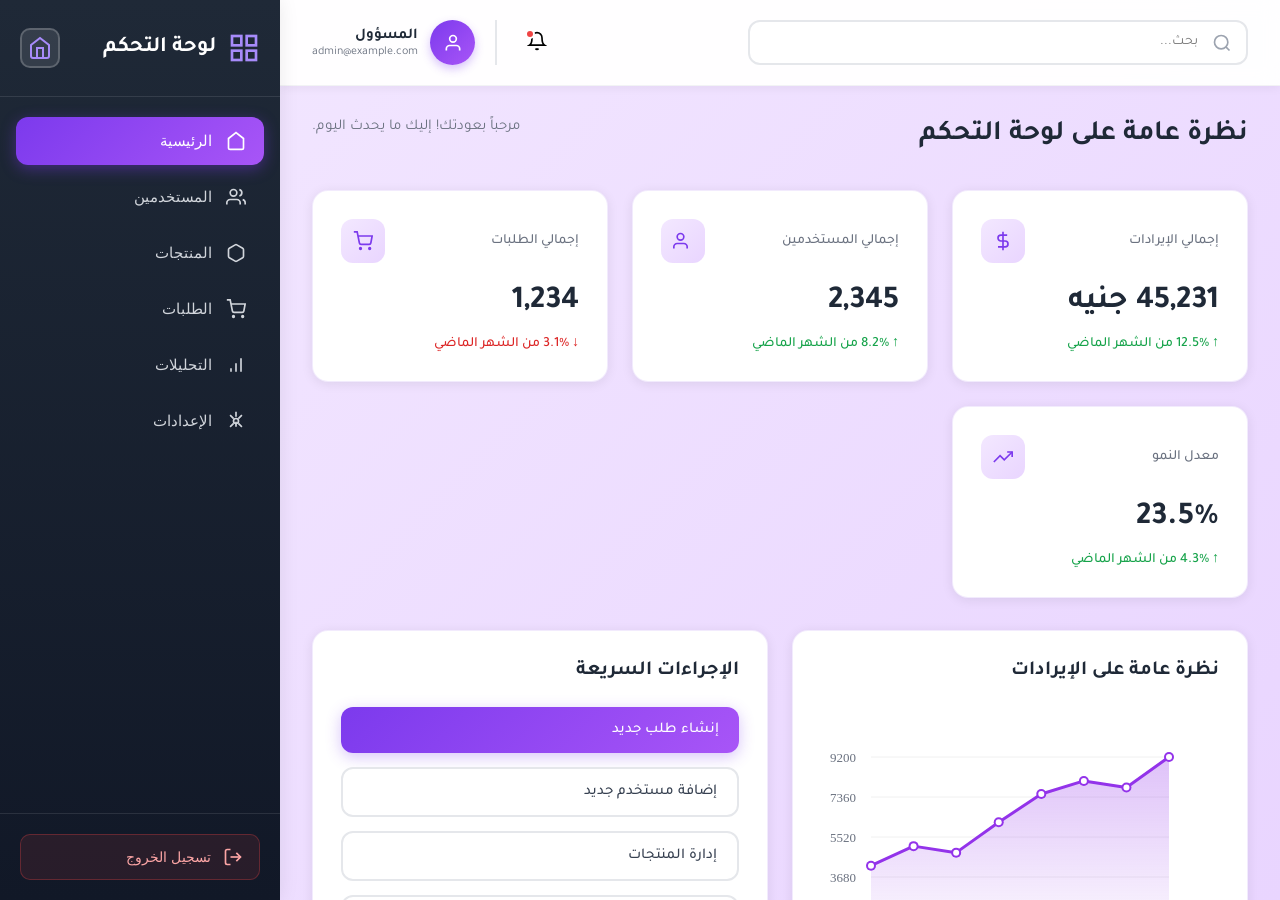
==== commit 6353b14c: "Ubdate admin files" ====
--- a/admin.html
+++ b/admin.html
@@ -3,626 +3,846 @@
 <head>
     <meta charset="UTF-8">
     <meta name="viewport" content="width=device-width, initial-scale=1.0">
-    <title>لوحة التحكم الإدارية | منصة تمكين</title>
+    <title>لوحة التحكم</title>
     <link rel="stylesheet" href="admin.css">
-    <link rel="preconnect" href="https://fonts.googleapis.com">
-    <link rel="preconnect" href="https://fonts.gstatic.com" crossorigin>
-    <link href="https://fonts.googleapis.com/css2?family=Cairo:wght@200;300;400;500;600;700;800;900&family=Tajawal:wght@200;300;400;500;700;800;900&display=swap" rel="stylesheet">
-    <link rel="stylesheet" href="https://cdnjs.cloudflare.com/ajax/libs/font-awesome/6.5.1/css/all.min.css">
+    <script src="https://accounts.google.com/gsi/client" async defer></script>
 </head>
 <body>
-    <div class="admin-wrapper">
-        <!-- Sidebar -->
+    <div class="dashboard">
+        <!-- الشريط الجانبي -->
         <aside class="sidebar">
-            <div class="sidebar-brand">
-                <a href="index.html" style="display: flex; align-items: center; gap: 1rem; text-decoration: none; color: white; width: 100%;">
-                    <div class="brand-icon">
-                        <i class="fas fa-rocket"></i>
-                    </div>
-                    <div class="brand-text">
-                        <h2>تمكين</h2>
-                        <p>لوحة التحكم</p>
-                    </div>
+            <div class="sidebar-header">
+                <div class="logo">
+                    <svg width="32" height="32" viewBox="0 0 24 24" fill="none" stroke="currentColor" stroke-width="2">
+                        <rect x="3" y="3" width="7" height="7"></rect>
+                        <rect x="14" y="3" width="7" height="7"></rect>
+                        <rect x="14" y="14" width="7" height="7"></rect>
+                        <rect x="3" y="14" width="7" height="7"></rect>
+                    </svg>
+                    <h1>لوحة التحكم</h1>
+                </div>
+                <a href="index.html" class="back-to-home" title="العودة للموقع">
+                    <svg width="24" height="24" viewBox="0 0 24 24" fill="none" stroke="currentColor" stroke-width="2">
+                        <path d="M3 9l9-7 9 7v11a2 2 0 0 1-2 2H5a2 2 0 0 1-2-2z"></path>
+                        <polyline points="9 22 9 12 15 12 15 22"></polyline>
+                    </svg>
                 </a>
             </div>
-
             <nav class="sidebar-nav">
-                <div class="nav-section">
-                    <span class="nav-section-title">الرئيسية</span>
-                    <a href="#" class="nav-link active" data-page="overview">
-                        <i class="fas fa-chart-pie"></i>
-                        <span>لوحة المعلومات</span>
-                        <span class="nav-badge">3</span>
-                    </a>
-                </div>
-
-                <div class="nav-section">
-                    <span class="nav-section-title">الإدارة</span>
-                    <a href="#" class="nav-link" data-page="users">
-                        <i class="fas fa-users-cog"></i>
-                        <span>إدارة المستخدمين</span>
-                        <span class="nav-badge">2456</span>
-                    </a>
-                    <a href="#" class="nav-link" data-page="projects">
-                        <i class="fas fa-folder-open"></i>
-                        <span>المشاريع</span>
-                        <span class="nav-badge">342</span>
-                    </a>
-                    <a href="#" class="nav-link" data-page="funding">
-                        <i class="fas fa-money-bill-wave"></i>
-                        <span>التمويل</span>
-                        <span class="nav-badge">85</span>
-                    </a>
-                    <a href="#" class="nav-link" data-page="categories">
-                        <i class="fas fa-tag"></i>
-                        <span>الفئات</span>
-                    </a>
-                </div>
-
-                <div class="nav-section">
-                    <span class="nav-section-title">التحليلات والتقارير</span>
-                    <a href="#" class="nav-link" data-page="analytics">
-                        <i class="fas fa-chart-line"></i>
-                        <span>التحليلات</span>
-                    </a>
-                    <a href="#" class="nav-link" data-page="reports">
-                        <i class="fas fa-file-pdf"></i>
-                        <span>التقارير</span>
-                    </a>
-                    <a href="#" class="nav-link" data-page="statistics">
-                        <i class="fas fa-poll"></i>
-                        <span>الإحصائيات</span>
-                    </a>
-                </div>
-
-                <div class="nav-section">
-                    <span class="nav-section-title">النظام</span>
-                    <a href="#" class="nav-link" data-page="settings">
-                        <i class="fas fa-sliders-h"></i>
-                        <span>الإعدادات</span>
-                    </a>
-                    <a href="#" class="nav-link" data-page="roles">
-                        <i class="fas fa-shield-alt"></i>
-                        <span>الأدوار والصلاحيات</span>
-                    </a>
-                    <a href="#" class="nav-link" data-page="activity">
-                        <i class="fas fa-history"></i>
-                        <span>سجل النشاط</span>
-                    </a>
-                </div>
+                <button class="nav-item active" data-page="dashboard">
+                    <svg width="20" height="20" viewBox="0 0 24 24" fill="none" stroke="currentColor" stroke-width="2">
+                        <path d="M3 9l9-7 9 7v11a2 2 0 0 1-2 2H5a2 2 0 0 1-2-2z"></path>
+                    </svg>
+                    <span>الرئيسية</span>
+                </button>
+                <button class="nav-item" data-page="users">
+                    <svg width="20" height="20" viewBox="0 0 24 24" fill="none" stroke="currentColor" stroke-width="2">
+                        <path d="M17 21v-2a4 4 0 0 0-4-4H5a4 4 0 0 0-4 4v2"></path>
+                        <circle cx="9" cy="7" r="4"></circle>
+                        <path d="M23 21v-2a4 4 0 0 0-3-3.87"></path>
+                        <path d="M16 3.13a4 4 0 0 1 0 7.75"></path>
+                    </svg>
+                    <span>المستخدمين</span>
+                </button>
+                <button class="nav-item" data-page="products">
+                    <svg width="20" height="20" viewBox="0 0 24 24" fill="none" stroke="currentColor" stroke-width="2">
+                        <path d="M21 16V8a2 2 0 0 0-1-1.73l-7-4a2 2 0 0 0-2 0l-7 4A2 2 0 0 0 3 8v8a2 2 0 0 0 1 1.73l7 4a2 2 0 0 0 2 0l7-4A2 2 0 0 0 21 16z"></path>
+                    </svg>
+                    <span>المنتجات</span>
+                </button>
+                <button class="nav-item" data-page="orders">
+                    <svg width="20" height="20" viewBox="0 0 24 24" fill="none" stroke="currentColor" stroke-width="2">
+                        <circle cx="9" cy="21" r="1"></circle>
+                        <circle cx="20" cy="21" r="1"></circle>
+                        <path d="M1 1h4l2.68 13.39a2 2 0 0 0 2 1.61h9.72a2 2 0 0 0 2-1.61L23 6H6"></path>
+                    </svg>
+                    <span>الطلبات</span>
+                </button>
+                <button class="nav-item" data-page="analytics">
+                    <svg width="20" height="20" viewBox="0 0 24 24" fill="none" stroke="currentColor" stroke-width="2">
+                        <line x1="12" y1="20" x2="12" y2="10"></line>
+                        <line x1="18" y1="20" x2="18" y2="4"></line>
+                        <line x1="6" y1="20" x2="6" y2="16"></line>
+                    </svg>
+                    <span>التحليلات</span>
+                </button>
+                <button class="nav-item" data-page="settings">
+                    <svg width="20" height="20" viewBox="0 0 24 24" fill="none" stroke="currentColor" stroke-width="2">
+                        <circle cx="12" cy="12" r="3"></circle>
+                        <path d="M12 1v6m0 6v6"></path>
+                        <path d="m4.93 4.93 4.24 4.24m5.66 5.66 4.24 4.24"></path>
+                        <path d="m19.07 4.93-4.24 4.24m-5.66 5.66-4.24 4.24"></path>
+                    </svg>
+                    <span>الإعدادات</span>
+                </button>
             </nav>
-
             <div class="sidebar-footer">
-                <a href="index.html" class="btn-logout" style="text-decoration: none; display: flex; align-items: center; gap: 0.75rem; width: 100%; justify-content: center;">
-                    <i class="fas fa-home"></i>
-                    <span>العودة للموقع</span>
-                </a>
+                <button class="logout-btn" onclick="logoutAdmin()">
+                    <svg width="20" height="20" viewBox="0 0 24 24" fill="none" stroke="currentColor" stroke-width="2">
+                        <path d="M9 21H5a2 2 0 0 1-2-2V5a2 2 0 0 1 2-2h4"></path>
+                        <polyline points="16 17 21 12 16 7"></polyline>
+                        <line x1="21" y1="12" x2="9" y2="12"></line>
+                    </svg>
+                    <span>تسجيل الخروج</span>
+                </button>
             </div>
         </aside>
 
-        <!-- Main Content -->
-        <main class="main-container">
-            <!-- Top Bar -->
-            <header class="top-bar">
-                <div class="bar-left">
-                    <button class="toggle-sidebar" id="sidebarToggle">
-                        <i class="fas fa-bars"></i>
+        <!-- المحتوى الرئيسي -->
+        <div class="main-content">
+            <!-- الهيدر -->
+            <header class="header">
+                <div class="search-container">
+                    <svg class="search-icon" width="20" height="20" viewBox="0 0 24 24" fill="none" stroke="currentColor" stroke-width="2">
+                        <circle cx="11" cy="11" r="8"></circle>
+                        <path d="m21 21-4.35-4.35"></path>
+                    </svg>
+                    <input type="text" placeholder="بحث..." class="search-input">
+                </div>
+                <div class="header-actions">
+                    <button class="notification-btn">
+                        <svg width="20" height="20" viewBox="0 0 24 24" fill="none" stroke="currentColor" stroke-width="2">
+                            <path d="M18 8A6 6 0 0 0 6 8c0 7-3 9-3 9h18s-3-2-3-9"></path>
+                            <path d="M13.73 21a2 2 0 0 1-3.46 0"></path>
+                        </svg>
+                        <span class="notification-dot"></span>
                     </button>
-                    <div class="search-box">
-                        <i class="fas fa-search"></i>
-                        <input type="text" placeholder="ابحث هنا...">
-                    </div>
-                </div>
-
-                <div class="bar-right">
-                    <div class="notifications-center">
-                        <button class="notification-bell">
-                            <i class="fas fa-bell"></i>
-                            <span class="notification-count">5</span>
-                            <div class="notification-popup">
-                                <div class="popup-header">
-                                    <h4>الإشعارات</h4>
-                                    <button class="mark-read">اقرأ الكل</button>
-                                </div>
-                                <div class="notifications-list">
-                                    <div class="notification-item unread">
-                                        <div class="notif-icon success"><i class="fas fa-check-circle"></i></div>
-                                        <div class="notif-content">
-                                            <p>مستخدم جديد سجل في المنصة</p>
-                                            <span>قبل 2 دقيقة</span>
-                                        </div>
+                    <div class="user-info">
+                        <div class="user-avatar">
+                            <svg width="20" height="20" viewBox="0 0 24 24" fill="none" stroke="currentColor" stroke-width="2">
+                                <path d="M20 21v-2a4 4 0 0 0-4-4H8a4 4 0 0 0-4 4v2"></path>
+                                <circle cx="12" cy="7" r="4"></circle>
+                            </svg>
+                        </div>
+                        <div class="user-details">
+                            <div class="user-name">المسؤول</div>
+                            <div class="user-email">admin@example.com</div>
+                        </div>
+                    </div>
+                </div>
+            </header>
+
+            <!-- صفحة الرئيسية -->
+            <main class="content">
+                <div class="page" id="dashboard-page">
+                    <div class="page-header">
+                        <h2>نظرة عامة على لوحة التحكم</h2>
+                        <p>مرحباً بعودتك! إليك ما يحدث اليوم.</p>
+                    </div>
+
+                    <div class="stats-grid">
+                        <div class="stat-card">
+                            <div class="stat-header">
+                                <span class="stat-title">إجمالي الإيرادات</span>
+                                <div class="stat-icon">
+                                    <svg width="20" height="20" viewBox="0 0 24 24" fill="none" stroke="currentColor" stroke-width="2">
+                                        <line x1="12" y1="1" x2="12" y2="23"></line>
+                                        <path d="M17 5H9.5a3.5 3.5 0 0 0 0 7h5a3.5 3.5 0 0 1 0 7H6"></path>
+                                    </svg>
+                                </div>
+                            </div>
+                            <div class="stat-value">45,231 جنيه</div>
+                            <div class="stat-change positive">↑ 12.5% من الشهر الماضي</div>
+                        </div>
+
+                        <div class="stat-card">
+                            <div class="stat-header">
+                                <span class="stat-title">إجمالي المستخدمين</span>
+                                <div class="stat-icon">
+                                    <svg width="20" height="20" viewBox="0 0 24 24" fill="none" stroke="currentColor" stroke-width="2">
+                                        <path d="M17 21v-2a4 4 0 0 0-4-4H5a4 4 0 0 0-4 4v2"></path>
+                                        <circle cx="9" cy="7" r="4"></circle>
+                                    </svg>
+                                </div>
+                            </div>
+                            <div class="stat-value">2,345</div>
+                            <div class="stat-change positive">↑ 8.2% من الشهر الماضي</div>
+                        </div>
+
+                        <div class="stat-card">
+                            <div class="stat-header">
+                                <span class="stat-title">إجمالي الطلبات</span>
+                                <div class="stat-icon">
+                                    <svg width="20" height="20" viewBox="0 0 24 24" fill="none" stroke="currentColor" stroke-width="2">
+                                        <circle cx="9" cy="21" r="1"></circle>
+                                        <circle cx="20" cy="21" r="1"></circle>
+                                        <path d="M1 1h4l2.68 13.39a2 2 0 0 0 2 1.61h9.72a2 2 0 0 0 2-1.61L23 6H6"></path>
+                                    </svg>
+                                </div>
+                            </div>
+                            <div class="stat-value">1,234</div>
+                            <div class="stat-change negative">↓ 3.1% من الشهر الماضي</div>
+                        </div>
+
+                        <div class="stat-card">
+                            <div class="stat-header">
+                                <span class="stat-title">معدل النمو</span>
+                                <div class="stat-icon">
+                                    <svg width="20" height="20" viewBox="0 0 24 24" fill="none" stroke="currentColor" stroke-width="2">
+                                        <polyline points="23 6 13.5 15.5 8.5 10.5 1 18"></polyline>
+                                        <polyline points="17 6 23 6 23 12"></polyline>
+                                    </svg>
+                                </div>
+                            </div>
+                            <div class="stat-value">23.5%</div>
+                            <div class="stat-change positive">↑ 4.3% من الشهر الماضي</div>
+                        </div>
+                    </div>
+
+                    <div class="grid-2">
+                        <div class="card">
+                            <h3>نظرة عامة على الإيرادات</h3>
+                            <canvas id="revenueChart"></canvas>
+                        </div>
+
+                        <div class="card">
+                            <h3>الإجراءات السريعة</h3>
+                            <div class="quick-actions">
+                                <button class="action-btn primary" onclick="openModal('addOrderModal')">إنشاء طلب جديد</button>
+                                <button class="action-btn secondary" onclick="openModal('addUserModal')">إضافة مستخدم جديد</button>
+                                <button class="action-btn secondary" onclick="openModal('addProductModal')">إدارة المنتجات</button>
+                                <button class="action-btn secondary">عرض التقارير</button>
+                            </div>
+                        </div>
+                    </div>
+
+                    <div class="card">
+                        <h3>الطلبات الأخيرة</h3>
+                        <div class="table-container">
+                            <table class="orders-table">
+                                <thead>
+                                    <tr>
+                                        <th>رقم الطلب</th>
+                                        <th>العميل</th>
+                                        <th>المنتج</th>
+                                        <th>المبلغ</th>
+                                        <th>الحالة</th>
+                                        <th>التاريخ</th>
+                                    </tr>
+                                </thead>
+                                <tbody>
+                                    <tr>
+                                        <td>#12345</td>
+                                        <td>أحمد محمد</td>
+                                        <td>الباقة المميزة</td>
+                                        <td>299 جنيه</td>
+                                        <td><span class="badge completed">مكتمل</span></td>
+                                        <td>2026-04-18</td>
+                                    </tr>
+                                    <tr>
+                                        <td>#12346</td>
+                                        <td>فاطمة علي</td>
+                                        <td>الباقة الأساسية</td>
+                                        <td>99 جنيه</td>
+                                        <td><span class="badge processing">قيد المعالجة</span></td>
+                                        <td>2026-04-18</td>
+                                    </tr>
+                                    <tr>
+                                        <td>#12347</td>
+                                        <td>محمود حسن</td>
+                                        <td>باقة الأعمال</td>
+                                        <td>999 جنيه</td>
+                                        <td><span class="badge completed">مكتمل</span></td>
+                                        <td>2026-04-17</td>
+                                    </tr>
+                                    <tr>
+                                        <td>#12348</td>
+                                        <td>سارة خالد</td>
+                                        <td>الباقة المميزة</td>
+                                        <td>299 جنيه</td>
+                                        <td><span class="badge pending">قيد الانتظار</span></td>
+                                        <td>2026-04-17</td>
+                                    </tr>
+                                    <tr>
+                                        <td>#12349</td>
+                                        <td>عمر يوسف</td>
+                                        <td>الباقة الأساسية</td>
+                                        <td>99 جنيه</td>
+                                        <td><span class="badge completed">مكتمل</span></td>
+                                        <td>2026-04-16</td>
+                                    </tr>
+                                </tbody>
+                            </table>
+                        </div>
+                    </div>
+                </div>
+
+                <!-- صفحة المستخدمين -->
+                <div class="page hidden" id="users-page">
+                    <div class="page-header">
+                        <div>
+                            <h2>إدارة المستخدمين</h2>
+                            <p>إدارة جميع المستخدمين في النظام</p>
+                        </div>
+                        <button class="action-btn primary" onclick="openModal('addUserModal')">
+                            <svg width="20" height="20" viewBox="0 0 24 24" fill="none" stroke="currentColor" stroke-width="2">
+                                <line x1="12" y1="5" x2="12" y2="19"></line>
+                                <line x1="5" y1="12" x2="19" y2="12"></line>
+                            </svg>
+                            إضافة مستخدم جديد
+                        </button>
+                    </div>
+
+                    <div class="users-grid">
+                        <div class="user-card">
+                            <div class="user-card-avatar">أ</div>
+                            <h4>أحمد محمد</h4>
+                            <p>ahmed@example.com</p>
+                            <span class="badge completed">نشط</span>
+                            <div class="user-card-actions">
+                                <button class="icon-btn">تعديل</button>
+                                <button class="icon-btn danger">حذف</button>
+                            </div>
+                        </div>
+
+                        <div class="user-card">
+                            <div class="user-card-avatar">ف</div>
+                            <h4>فاطمة علي</h4>
+                            <p>fatima@example.com</p>
+                            <span class="badge completed">نشط</span>
+                            <div class="user-card-actions">
+                                <button class="icon-btn">تعديل</button>
+                                <button class="icon-btn danger">حذف</button>
+                            </div>
+                        </div>
+
+                        <div class="user-card">
+                            <div class="user-card-avatar">م</div>
+                            <h4>محمود حسن</h4>
+                            <p>mahmoud@example.com</p>
+                            <span class="badge pending">معلق</span>
+                            <div class="user-card-actions">
+                                <button class="icon-btn">تعديل</button>
+                                <button class="icon-btn danger">حذف</button>
+                            </div>
+                        </div>
+
+                        <div class="user-card">
+                            <div class="user-card-avatar">س</div>
+                            <h4>سارة خالد</h4>
+                            <p>sara@example.com</p>
+                            <span class="badge completed">نشط</span>
+                            <div class="user-card-actions">
+                                <button class="icon-btn">تعديل</button>
+                                <button class="icon-btn danger">حذف</button>
+                            </div>
+                        </div>
+
+                        <div class="user-card">
+                            <div class="user-card-avatar">ع</div>
+                            <h4>عمر يوسف</h4>
+                            <p>omar@example.com</p>
+                            <span class="badge completed">نشط</span>
+                            <div class="user-card-actions">
+                                <button class="icon-btn">تعديل</button>
+                                <button class="icon-btn danger">حذف</button>
+                            </div>
+                        </div>
+
+                        <div class="user-card">
+                            <div class="user-card-avatar">ن</div>
+                            <h4>نور الدين</h4>
+                            <p>nour@example.com</p>
+                            <span class="badge completed">نشط</span>
+                            <div class="user-card-actions">
+                                <button class="icon-btn">تعديل</button>
+                                <button class="icon-btn danger">حذف</button>
+                            </div>
+                        </div>
+                    </div>
+                </div>
+
+                <!-- صفحة المنتجات -->
+                <div class="page hidden" id="products-page">
+                    <div class="page-header">
+                        <div>
+                            <h2>إدارة المنتجات</h2>
+                            <p>إدارة جميع المنتجات والباقات</p>
+                        </div>
+                        <button class="action-btn primary" onclick="openModal('addProductModal')">
+                            <svg width="20" height="20" viewBox="0 0 24 24" fill="none" stroke="currentColor" stroke-width="2">
+                                <line x1="12" y1="5" x2="12" y2="19"></line>
+                                <line x1="5" y1="12" x2="19" y2="12"></line>
+                            </svg>
+                            إضافة منتج جديد
+                        </button>
+                    </div>
+
+                    <div class="products-grid">
+                        <div class="product-card">
+                            <div class="product-image">
+                                <svg width="60" height="60" viewBox="0 0 24 24" fill="none" stroke="currentColor" stroke-width="2">
+                                    <path d="M21 16V8a2 2 0 0 0-1-1.73l-7-4a2 2 0 0 0-2 0l-7 4A2 2 0 0 0 3 8v8a2 2 0 0 0 1 1.73l7 4a2 2 0 0 0 2 0l7-4A2 2 0 0 0 21 16z"></path>
+                                </svg>
+                            </div>
+                            <h4>الباقة الأساسية</h4>
+                            <p class="product-price">99 جنيه / شهرياً</p>
+                            <p class="product-desc">مناسبة للأفراد والمبتدئين</p>
+                            <span class="badge completed">متاح</span>
+                            <div class="product-actions">
+                                <button class="action-btn secondary" onclick="openEditProductModal('الباقة الأساسية', '99', 'مناسبة للأفراد والمبتدئين')">تعديل</button>
+                                <button class="action-btn secondary" onclick="openProductDetails('الباقة الأساسية', '99', 'مناسبة للأفراد والمبتدئين', 'متاح')">عرض التفاصيل</button>
+                            </div>
+                        </div>
+
+                        <div class="product-card">
+                            <div class="product-image">
+                                <svg width="60" height="60" viewBox="0 0 24 24" fill="none" stroke="currentColor" stroke-width="2">
+                                    <path d="M21 16V8a2 2 0 0 0-1-1.73l-7-4a2 2 0 0 0-2 0l-7 4A2 2 0 0 0 3 8v8a2 2 0 0 0 1 1.73l7 4a2 2 0 0 0 2 0l7-4A2 2 0 0 0 21 16z"></path>
+                                </svg>
+                            </div>
+                            <h4>الباقة المميزة</h4>
+                            <p class="product-price">299 جنيه / شهرياً</p>
+                            <p class="product-desc">للشركات الصغيرة والمتوسطة</p>
+                            <span class="badge completed">متاح</span>
+                            <div class="product-actions">
+                                <button class="action-btn secondary" onclick="openEditProductModal('الباقة المميزة', '299', 'للشركات الصغيرة والمتوسطة')">تعديل</button>
+                                <button class="action-btn secondary" onclick="openProductDetails('الباقة المميزة', '299', 'للشركات الصغيرة والمتوسطة', 'متاح')">عرض التفاصيل</button>
+                            </div>
+                        </div>
+
+                        <div class="product-card">
+                            <div class="product-image">
+                                <svg width="60" height="60" viewBox="0 0 24 24" fill="none" stroke="currentColor" stroke-width="2">
+                                    <path d="M21 16V8a2 2 0 0 0-1-1.73l-7-4a2 2 0 0 0-2 0l-7 4A2 2 0 0 0 3 8v8a2 2 0 0 0 1 1.73l7 4a2 2 0 0 0 2 0l7-4A2 2 0 0 0 21 16z"></path>
+                                </svg>
+                            </div>
+                            <h4>باقة الأعمال</h4>
+                            <p class="product-price">999 جنيه / شهرياً</p>
+                            <p class="product-desc">للشركات الكبيرة والمؤسسات</p>
+                            <span class="badge completed">متاح</span>
+                            <div class="product-actions">
+                                <button class="action-btn secondary">تعديل</button>
+                                <button class="action-btn secondary">عرض التفاصيل</button>
+                            </div>
+                        </div>
+                    </div>
+                </div>
+
+                <!-- صفحة الطلبات -->
+                <div class="page hidden" id="orders-page">
+                    <div class="page-header">
+                        <div>
+                            <h2>إدارة الطلبات</h2>
+                            <p>متابعة جميع الطلبات والمبيعات</p>
+                        </div>
+                    </div>
+
+                    <div class="card">
+                        <div class="table-container">
+                            <table class="orders-table">
+                                <thead>
+                                    <tr>
+                                        <th>رقم الطلب</th>
+                                        <th>العميل</th>
+                                        <th>المنتج</th>
+                                        <th>المبلغ</th>
+                                        <th>الحالة</th>
+                                        <th>التاريخ</th>
+                                        <th>الإجراءات</th>
+                                    </tr>
+                                </thead>
+                                <tbody>
+                                    <tr>
+                                        <td>#12345</td>
+                                        <td>أحمد محمد</td>
+                                        <td>الباقة المميزة</td>
+                                        <td>299 جنيه</td>
+                                        <td><span class="badge completed">مكتمل</span></td>
+                                        <td>2026-04-18</td>
+                                        <td>
+                                            <button class="icon-btn" onclick="openOrderDetails('#12345', 'أحمد محمد', 'الباقة المميزة', '299 جنيه', 'مكتمل', '2026-04-18')">عرض</button>
+                                        </td>
+                                    </tr>
+                                    <tr>
+                                        <td>#12346</td>
+                                        <td>فاطمة علي</td>
+                                        <td>الباقة الأساسية</td>
+                                        <td>99 جنيه</td>
+                                        <td><span class="badge processing">قيد المعالجة</span></td>
+                                        <td>2026-04-18</td>
+                                        <td>
+                                            <button class="icon-btn" onclick="openOrderDetails('#12346', 'فاطمة علي', 'الباقة الأساسية', '99 جنيه', 'قيد المعالجة', '2026-04-18')">عرض</button>
+                                        </td>
+                                    </tr>
+                                    <tr>
+                                        <td>#12347</td>
+                                        <td>محمود حسن</td>
+                                        <td>باقة الأعمال</td>
+                                        <td>999 جنيه</td>
+                                        <td><span class="badge completed">مكتمل</span></td>
+                                        <td>2026-04-17</td>
+                                        <td>
+                                            <button class="icon-btn" onclick="openOrderDetails('#12347', 'محمود حسن', 'باقة الأعمال', '999 جنيه', 'مكتمل', '2026-04-17')">عرض</button>
+                                        </td>
+                                    </tr>
+                                    <tr>
+                                        <td>#12348</td>
+                                        <td>سارة خالد</td>
+                                        <td>الباقة المميزة</td>
+                                        <td>299 جنيه</td>
+                                        <td><span class="badge pending">قيد الانتظار</span></td>
+                                        <td>2026-04-17</td>
+                                        <td>
+                                            <button class="icon-btn" onclick="openOrderDetails('#12348', 'سارة خالد', 'الباقة المميزة', '299 جنيه', 'قيد الانتظار', '2026-04-17')">عرض</button>
+                                        </td>
+                                    </tr>
+                                    <tr>
+                                        <td>#12349</td>
+                                        <td>عمر يوسف</td>
+                                        <td>الباقة الأساسية</td>
+                                        <td>99 جنيه</td>
+                                        <td><span class="badge completed">مكتمل</span></td>
+                                        <td>2026-04-16</td>
+                                        <td>
+                                            <button class="icon-btn">عرض</button>
+                                        </td>
+                                    </tr>
+                                    <tr>
+                                        <td>#12350</td>
+                                        <td>نور الدين</td>
+                                        <td>الباقة المميزة</td>
+                                        <td>299 جنيه</td>
+                                        <td><span class="badge processing">قيد المعالجة</span></td>
+                                        <td>2026-04-16</td>
+                                        <td>
+                                            <button class="icon-btn">عرض</button>
+                                        </td>
+                                    </tr>
+                                </tbody>
+                            </table>
+                        </div>
+                    </div>
+                </div>
+
+                <!-- صفحة التحليلات -->
+                <div class="page hidden" id="analytics-page">
+                    <div class="page-header">
+                        <h2>التحليلات والتقارير</h2>
+                        <p>تتبع الأداء والإحصائيات</p>
+                    </div>
+
+                    <div class="stats-grid">
+                        <div class="stat-card">
+                            <div class="stat-header">
+                                <span class="stat-title">إجمالي الزيارات</span>
+                                <div class="stat-icon">
+                                    <svg width="20" height="20" viewBox="0 0 24 24" fill="none" stroke="currentColor" stroke-width="2">
+                                        <path d="M1 12s4-8 11-8 11 8 11 8-4 8-11 8-11-8-11-8z"></path>
+                                        <circle cx="12" cy="12" r="3"></circle>
+                                    </svg>
+                                </div>
+                            </div>
+                            <div class="stat-value">124,567</div>
+                            <div class="stat-change positive">↑ 15.3% من الشهر الماضي</div>
+                        </div>
+
+                        <div class="stat-card">
+                            <div class="stat-header">
+                                <span class="stat-title">معدل التحويل</span>
+                                <div class="stat-icon">
+                                    <svg width="20" height="20" viewBox="0 0 24 24" fill="none" stroke="currentColor" stroke-width="2">
+                                        <polyline points="22 12 18 12 15 21 9 3 6 12 2 12"></polyline>
+                                    </svg>
+                                </div>
+                            </div>
+                            <div class="stat-value">18.7%</div>
+                            <div class="stat-change positive">↑ 2.1% من الشهر الماضي</div>
+                        </div>
+
+                        <div class="stat-card">
+                            <div class="stat-header">
+                                <span class="stat-title">متوسط قيمة الطلب</span>
+                                <div class="stat-icon">
+                                    <svg width="20" height="20" viewBox="0 0 24 24" fill="none" stroke="currentColor" stroke-width="2">
+                                        <line x1="12" y1="1" x2="12" y2="23"></line>
+                                        <path d="M17 5H9.5a3.5 3.5 0 0 0 0 7h5a3.5 3.5 0 0 1 0 7H6"></path>
+                                    </svg>
+                                </div>
+                            </div>
+                            <div class="stat-value">365 جنيه</div>
+                            <div class="stat-change positive">↑ 5.8% من الشهر الماضي</div>
+                        </div>
+
+                        <div class="stat-card">
+                            <div class="stat-header">
+                                <span class="stat-title">معدل الارتداد</span>
+                                <div class="stat-icon">
+                                    <svg width="20" height="20" viewBox="0 0 24 24" fill="none" stroke="currentColor" stroke-width="2">
+                                        <polyline points="23 6 13.5 15.5 8.5 10.5 1 18"></polyline>
+                                    </svg>
+                                </div>
+                            </div>
+                            <div class="stat-value">32.4%</div>
+                            <div class="stat-change negative">↓ 3.2% من الشهر الماضي</div>
+                        </div>
+                    </div>
+
+                    <div class="grid-2">
+                        <div class="card">
+                            <h3>المبيعات الشهرية</h3>
+                            <canvas id="salesChart"></canvas>
+                        </div>
+
+                        <div class="card">
+                            <h3>توزيع المنتجات</h3>
+                            <canvas id="productsChart"></canvas>
+                        </div>
+                    </div>
+                </div>
+
+                <!-- صفحة الإعدادات -->
+                <div class="page hidden" id="settings-page">
+                    <div class="page-header">
+                        <h2>الإعدادات</h2>
+                        <p>إدارة إعدادات النظام والحساب</p>
+                    </div>
+
+                    <div class="settings-container">
+                        <div class="card">
+                            <h3>إعدادات الحساب</h3>
+                            <div class="settings-form">
+                                <div class="form-group">
+                                    <label>الاسم الكامل</label>
+                                    <input type="text" value="المسؤول" class="form-input">
+                                </div>
+                                <div class="form-group">
+                                    <label>البريد الإلكتروني</label>
+                                    <input type="email" value="admin@example.com" class="form-input">
+                                </div>
+                                <div class="form-group">
+                                    <label>رقم الهاتف</label>
+                                    <input type="tel" value="+966 50 123 4567" class="form-input">
+                                </div>
+                                <button class="action-btn primary">حفظ التغييرات</button>
+                            </div>
+                        </div>
+
+                        <div class="card">
+                            <h3>إعدادات الأمان</h3>
+                            <div class="settings-form">
+                                <div class="form-group">
+                                    <label>كلمة المرور الحالية</label>
+                                    <input type="password" placeholder="••••••••" class="form-input">
+                                </div>
+                                <div class="form-group">
+                                    <label>كلمة المرور الجديدة</label>
+                                    <input type="password" placeholder="••••••••" class="form-input">
+                                </div>
+                                <div class="form-group">
+                                    <label>تأكيد كلمة المرور</label>
+                                    <input type="password" placeholder="••••••••" class="form-input">
+                                </div>
+                                <button class="action-btn primary">تحديث كلمة المرور</button>
+                            </div>
+                        </div>
+
+                        <div class="card">
+                            <h3>إعدادات الإشعارات</h3>
+                            <div class="settings-toggles">
+                                <div class="toggle-item">
+                                    <div>
+                                        <h4>إشعارات البريد الإلكتروني</h4>
+                                        <p>تلقي إشعارات عبر البريد الإلكتروني</p>
                                     </div>
-                                    <div class="notification-item unread">
-                                        <div class="notif-icon warning"><i class="fas fa-exclamation-circle"></i></div>
-                                        <div class="notif-content">
-                                            <p>تحديث متطلب للنظام</p>
-                                            <span>قبل 30 دقيقة</span>
-                                        </div>
+                                    <label class="toggle">
+                                        <input type="checkbox" checked>
+                                        <span class="toggle-slider"></span>
+                                    </label>
+                                </div>
+                                <div class="toggle-item">
+                                    <div>
+                                        <h4>إشعارات الطلبات</h4>
+                                        <p>تلقي إشعارات عند إنشاء طلب جديد</p>
                                     </div>
-                                    <div class="notification-item">
-                                        <div class="notif-icon info"><i class="fas fa-info-circle"></i></div>
-                                        <div class="notif-content">
-                                            <p>تم اكتمال تقرير شهري</p>
-                                            <span>أمس</span>
-                                        </div>
+                                    <label class="toggle">
+                                        <input type="checkbox" checked>
+                                        <span class="toggle-slider"></span>
+                                    </label>
+                                </div>
+                                <div class="toggle-item">
+                                    <div>
+                                        <h4>إشعارات التقارير</h4>
+                                        <p>تلقي تقارير أسبوعية</p>
                                     </div>
-                                </div>
-                            </div>
-                        </button>
-                    </div>
-
-                    <div class="user-profile-section">
-                        <img src="https://images.unsplash.com/photo-1494790108377-be9c29b29330?w=50&h=50&fit=crop" alt="صورة المستخدم" class="profile-pic">
-                        <div class="profile-info">
-                            <p class="profile-name">سارة القحطاني</p>
-                            <p class="profile-role">مديرة النظام</p>
-                        </div>
-                        <button class="profile-menu-btn">
-                            <i class="fas fa-chevron-down"></i>
-                        </button>
-                    </div>
-                </div>
-            </header>
-
-            <!-- Page Content -->
-            <div class="content-area">
-                <!-- Overview Page -->
-                <div class="page-section active" id="overview">
-                    <div class="page-header">
-                        <div class="header-title">
-                            <h1>لوحة المعلومات</h1>
-                            <p>ملخص شامل لأداء المنصة والإحصائيات الرئيسية</p>
-                        </div>
-                        <div class="header-controls">
-                            <select class="date-filter">
-                                <option>آخر 7 أيام</option>
-                                <option>آخر 30 يوم</option>
-                                <option>آخر 90 يوم</option>
-                                <option>هذا العام</option>
-                            </select>
-                        </div>
-                    </div>
-
-                    <!-- KPI Cards -->
-                    <div class="kpi-grid">
-                        <div class="kpi-card">
-                            <div class="kpi-icon" style="background: linear-gradient(135deg, #667eea 0%, #764ba2 100%);">
-                                <i class="fas fa-users"></i>
-                            </div>
-                            <div class="kpi-content">
-                                <p class="kpi-label">إجمالي المستخدمين</p>
-                                <h3 class="kpi-value">2,456</h3>
-                                <p class="kpi-change positive"><i class="fas fa-arrow-up"></i> 12.5% من الشهر السابق</p>
-                            </div>
-                        </div>
-
-                        <div class="kpi-card">
-                            <div class="kpi-icon" style="background: linear-gradient(135deg, #f093fb 0%, #f5576c 100%);">
-                                <i class="fas fa-briefcase"></i>
-                            </div>
-                            <div class="kpi-content">
-                                <p class="kpi-label">المشاريع النشطة</p>
-                                <h3 class="kpi-value">342</h3>
-                                <p class="kpi-change positive"><i class="fas fa-arrow-up"></i> 8.2% من الشهر السابق</p>
-                            </div>
-                        </div>
-
-                        <div class="kpi-card">
-                            <div class="kpi-icon" style="background: linear-gradient(135deg, #4facfe 0%, #00f2fe 100%);">
-                                <i class="fas fa-money-bill"></i>
-                            </div>
-                            <div class="kpi-content">
-                                <p class="kpi-label">إجمالي التمويل</p>
-                                <h3 class="kpi-value">15.8M ر.س</h3>
-                                <p class="kpi-change positive"><i class="fas fa-arrow-up"></i> 23.1% من الشهر السابق</p>
-                            </div>
-                        </div>
-
-                        <div class="kpi-card">
-                            <div class="kpi-icon" style="background: linear-gradient(135deg, #43e97b 0%, #38f9d7 100%);">
-                                <i class="fas fa-star"></i>
-                            </div>
-                            <div class="kpi-content">
-                                <p class="kpi-label">متوسط التقييم</p>
-                                <h3 class="kpi-value">4.8/5</h3>
-                                <p class="kpi-change positive"><i class="fas fa-arrow-up"></i> 0.3 نقطة هذا الشهر</p>
-                            </div>
-                        </div>
-                    </div>
-
-                    <!-- Charts Section -->
-                    <div class="charts-container">
-                        <div class="chart-card">
-                            <div class="chart-header">
-                                <h3>نمو المستخدمين</h3>
-                                <div class="chart-controls">
-                                    <button class="chart-period active">أسبوع</button>
-                                    <button class="chart-period">شهر</button>
-                                    <button class="chart-period">سنة</button>
-                                </div>
-                            </div>
-                            <canvas id="growthChart"></canvas>
-                        </div>
-
-                        <div class="chart-card">
-                            <div class="chart-header">
-                                <h3>توزيع الفئات</h3>
-                            </div>
-                            <canvas id="categoriesChart"></canvas>
-                        </div>
-                    </div>
-
-                    <!-- Recent Activity -->
-                    <div class="activity-card">
-                        <div class="activity-header">
-                            <h3>النشاط الأخير</h3>
-                            <a href="#" class="view-all-link">عرض الكل <i class="fas fa-arrow-left"></i></a>
-                        </div>
-                        <div class="activity-list">
-                            <div class="activity-item">
-                                <div class="activity-avatar">
-                                    <img src="https://images.unsplash.com/photo-1507003211169-0a1dd7228f2d?w=32&h=32&fit=crop" alt="">
-                                </div>
-                                <div class="activity-content">
-                                    <p><strong>أسماء محمد</strong> أنشأت مشروع جديد "تطبيق الموارد البشرية"</p>
-                                    <span class="activity-time">قبل 15 دقيقة</span>
-                                </div>
-                                <span class="activity-badge success">مكتمل</span>
-                            </div>
-
-                            <div class="activity-item">
-                                <div class="activity-avatar">
-                                    <img src="https://images.unsplash.com/photo-1534528741775-53a8323f6f25?w=32&h=32&fit=crop" alt="">
-                                </div>
-                                <div class="activity-content">
-                                    <p><strong>فاطمة الأحمد</strong> استقبلت تمويل بقيمة 500,000 ر.س</p>
-                                    <span class="activity-time">قبل ساعة</span>
-                                </div>
-                                <span class="activity-badge success">تم</span>
-                            </div>
-
-                            <div class="activity-item">
-                                <div class="activity-avatar">
-                                    <img src="https://images.unsplash.com/photo-1517654931202-7a950643aeb0?w=32&h=32&fit=crop" alt="">
-                                </div>
-                                <div class="activity-content">
-                                    <p><strong>نور علي</strong> طلبت استشارة مع الخبراء</p>
-                                    <span class="activity-time">قبل ساعتين</span>
-                                </div>
-                                <span class="activity-badge pending">قيد الانتظار</span>
-                            </div>
-                        </div>
-                    </div>
-                </div>
-
-                <!-- Users Management Page -->
-                <div class="page-section" id="users">
-                    <div class="page-header">
-                        <div class="header-title">
-                            <h1>إدارة المستخدمين</h1>
-                            <p>إدارة وتتبع جميع المستخدمين في المنصة</p>
-                        </div>
-                        <button class="btn btn-primary">
-                            <i class="fas fa-plus"></i> إضافة مستخدم جديد
-                        </button>
-                    </div>
-
-                    <div class="users-table-card">
-                        <div class="table-controls">
-                            <div class="search-input">
-                                <i class="fas fa-search"></i>
-                                <input type="text" placeholder="ابحث عن مستخدم...">
-                            </div>
-                            <select class="filter-select">
-                                <option>الكل</option>
-                                <option>نشط</option>
-                                <option>معطل</option>
-                                <option>معلق</option>
-                            </select>
-                        </div>
-
-                        <table class="data-table">
-                            <thead>
-                                <tr>
-                                    <th>المستخدم</th>
-                                    <th>البريد الإلكتروني</th>
-                                    <th>النوع</th>
-                                    <th>تاريخ الانضمام</th>
-                                    <th>الحالة</th>
-                                    <th>الإجراءات</th>
-                                </tr>
-                            </thead>
-                            <tbody>
-                                <tr>
-                                    <td><strong>أسماء محمد</strong></td>
-                                    <td>asmaa@example.com</td>
-                                    <td><span class="badge badge-purple">رائدة أعمال</span></td>
-                                    <td>2024-01-15</td>
-                                    <td><span class="status-badge status-active">نشط</span></td>
-                                    <td class="action-buttons">
-                                        <button class="btn-action edit" title="تعديل"><i class="fas fa-edit"></i></button>
-                                        <button class="btn-action delete" title="حذف"><i class="fas fa-trash"></i></button>
-                                    </td>
-                                </tr>
-                                <tr>
-                                    <td><strong>فاطمة الأحمد</strong></td>
-                                    <td>fatima@example.com</td>
-                                    <td><span class="badge badge-blue">مستثمرة</span></td>
-                                    <td>2024-01-12</td>
-                                    <td><span class="status-badge status-active">نشط</span></td>
-                                    <td class="action-buttons">
-                                        <button class="btn-action edit" title="تعديل"><i class="fas fa-edit"></i></button>
-                                        <button class="btn-action delete" title="حذف"><i class="fas fa-trash"></i></button>
-                                    </td>
-                                </tr>
-                                <tr>
-                                    <td><strong>نور علي</strong></td>
-                                    <td>noor@example.com</td>
-                                    <td><span class="badge badge-green">مدربة</span></td>
-                                    <td>2024-01-08</td>
-                                    <td><span class="status-badge status-active">نشط</span></td>
-                                    <td class="action-buttons">
-                                        <button class="btn-action edit" title="تعديل"><i class="fas fa-edit"></i></button>
-                                        <button class="btn-action delete" title="حذف"><i class="fas fa-trash"></i></button>
-                                    </td>
-                                </tr>
-                            </tbody>
-                        </table>
-                    </div>
-                </div>
-
-                <!-- Projects Page -->
-                <div class="page-section" id="projects">
-                    <div class="page-header">
-                        <div class="header-title">
-                            <h1>إدارة المشاريع</h1>
-                            <p>عرض وإدارة جميع المشاريع المسجلة</p>
-                        </div>
-                        <button class="btn btn-primary">
-                            <i class="fas fa-plus"></i> مشروع جديد
-                        </button>
-                    </div>
-
-                    <div class="projects-grid">
-                        <div class="project-card">
-                            <div class="project-header">
-                                <h3>تطبيق التجارة الإلكترونية</h3>
-                                <span class="badge badge-success">نشط</span>
-                            </div>
-                            <p class="project-desc">منصة تجارة إلكترونية متكاملة للمتاجر الصغيرة</p>
-                            <div class="project-meta">
-                                <span><i class="fas fa-user"></i> أسماء محمد</span>
-                                <span><i class="fas fa-calendar"></i> 2024-01-10</span>
-                            </div>
-                            <div class="project-stats">
-                                <div class="stat">
-                                    <span class="stat-label">المستخدمون</span>
-                                    <span class="stat-value">145</span>
-                                </div>
-                                <div class="stat">
-                                    <span class="stat-label">الإيرادات</span>
-                                    <span class="stat-value">125K</span>
-                                </div>
-                            </div>
-                            <div class="project-actions">
-                                <button class="btn btn-sm btn-primary">عرض</button>
-                                <button class="btn btn-sm btn-outline">تعديل</button>
-                            </div>
-                        </div>
-
-                        <div class="project-card">
-                            <div class="project-header">
-                                <h3>منصة التدريب الرقمي</h3>
-                                <span class="badge badge-success">نشط</span>
-                            </div>
-                            <p class="project-desc">منصة تعليمية توفر دورات متخصصة</p>
-                            <div class="project-meta">
-                                <span><i class="fas fa-user"></i> فاطمة الأحمد</span>
-                                <span><i class="fas fa-calendar"></i> 2024-01-08</span>
-                            </div>
-                            <div class="project-stats">
-                                <div class="stat">
-                                    <span class="stat-label">المستخدمون</span>
-                                    <span class="stat-value">89</span>
-                                </div>
-                                <div class="stat">
-                                    <span class="stat-label">الإيرادات</span>
-                                    <span class="stat-value">78K</span>
-                                </div>
-                            </div>
-                            <div class="project-actions">
-                                <button class="btn btn-sm btn-primary">عرض</button>
-                                <button class="btn btn-sm btn-outline">تعديل</button>
-                            </div>
-                        </div>
-
-                        <div class="project-card">
-                            <div class="project-header">
-                                <h3>نظام إدارة المحتوى</h3>
-                                <span class="badge badge-warning">قيد التطوير</span>
-                            </div>
-                            <p class="project-desc">نظام متقدم لإدارة وتنظيم المحتوى</p>
-                            <div class="project-meta">
-                                <span><i class="fas fa-user"></i> نور علي</span>
-                                <span><i class="fas fa-calendar"></i> 2024-01-05</span>
-                            </div>
-                            <div class="project-stats">
-                                <div class="stat">
-                                    <span class="stat-label">المستخدمون</span>
-                                    <span class="stat-value">32</span>
-                                </div>
-                                <div class="stat">
-                                    <span class="stat-label">الإيرادات</span>
-                                    <span class="stat-value">0</span>
-                                </div>
-                            </div>
-                            <div class="project-actions">
-                                <button class="btn btn-sm btn-primary">عرض</button>
-                                <button class="btn btn-sm btn-outline">تعديل</button>
-                            </div>
-                        </div>
-                    </div>
-                </div>
-
-                <!-- Funding Page -->
-                <div class="page-section" id="funding">
-                    <div class="page-header">
-                        <div class="header-title">
-                            <h1>إدارة التمويل</h1>
-                            <p>تتبع طلبات التمويل والمدفوعات</p>
-                        </div>
-                    </div>
-
-                    <div class="funding-stats">
-                        <div class="stat-box">
-                            <p>إجمالي التمويل المطلوب</p>
-                            <h2>85.5M ر.س</h2>
-                            <span>من 85 طلب</span>
-                        </div>
-                        <div class="stat-box">
-                            <p>التمويل المعتمد</p>
-                            <h2>15.8M ر.س</h2>
-                            <span>45 طلب معتمد</span>
-                        </div>
-                        <div class="stat-box">
-                            <p>التمويل المعلق</p>
-                            <h2>38.2M ر.س</h2>
-                            <span>28 طلب معلق</span>
-                        </div>
-                        <div class="stat-box">
-                            <p>نسبة القبول</p>
-                            <h2>52.9%</h2>
-                            <span>معدل النجاح</span>
-                        </div>
-                    </div>
-                </div>
-
-                <!-- Settings Page -->
-                <div class="page-section" id="settings">
-                    <div class="page-header">
-                        <div class="header-title">
-                            <h1>الإعدادات</h1>
-                            <p>إدارة إعدادات النظام والمنصة</p>
-                        </div>
-                    </div>
-
-                    <div class="settings-container">
-                        <div class="settings-section">
-                            <h3>إعدادات النظام</h3>
-                            <div class="setting-group">
-                                <label>اسم المنصة</label>
-                                <input type="text" value="منصة تمكين رائدات الأعمال">
-                            </div>
-                            <div class="setting-group">
-                                <label>البريد الإلكتروني للدعم</label>
-                                <input type="email" value="support@platform.com">
-                            </div>
-                            <button class="btn btn-primary">حفظ التغييرات</button>
-                        </div>
-
-                        <div class="settings-section">
-                            <h3>الإشعارات</h3>
-                            <div class="toggle-group">
-                                <label>إشعارات البريد الإلكتروني</label>
-                                <input type="checkbox" class="toggle-switch" checked>
-                            </div>
-                            <div class="toggle-group">
-                                <label>إشعارات SMS</label>
-                                <input type="checkbox" class="toggle-switch">
-                            </div>
-                        </div>
-                    </div>
-                </div>
-
-                <!-- Analytics Page -->
-                <div class="page-section" id="analytics">
-                    <div class="page-header">
-                        <div class="header-title">
-                            <h1>التحليلات</h1>
-                            <p>تحليلات مفصلة عن أداء المنصة</p>
-                        </div>
-                    </div>
-                    <div class="analytics-placeholder">
-                        <i class="fas fa-chart-line"></i>
-                        <p>جاري تحميل التحليلات...</p>
-                    </div>
-                </div>
-
-                <!-- Reports Page -->
-                <div class="page-section" id="reports">
-                    <div class="page-header">
-                        <div class="header-title">
-                            <h1>التقارير</h1>
-                            <p>التقارير الشاملة والدورية</p>
-                        </div>
-                    </div>
-                    <div class="analytics-placeholder">
-                        <i class="fas fa-file-pdf"></i>
-                        <p>جاري تحميل التقارير...</p>
-                    </div>
-                </div>
-
-                <!-- Statistics Page -->
-                <div class="page-section" id="statistics">
-                    <div class="page-header">
-                        <div class="header-title">
-                            <h1>الإحصائيات</h1>
-                            <p>إحصائيات تفصيلية للمنصة</p>
-                        </div>
-                    </div>
-                    <div class="analytics-placeholder">
-                        <i class="fas fa-poll"></i>
-                        <p>جاري تحميل الإحصائيات...</p>
-                    </div>
-                </div>
-
-                <!-- Roles Page -->
-                <div class="page-section" id="roles">
-                    <div class="page-header">
-                        <div class="header-title">
-                            <h1>الأدوار والصلاحيات</h1>
-                            <p>إدارة أدوار المستخدمين والصلاحيات</p>
-                        </div>
-                    </div>
-                    <div class="analytics-placeholder">
-                        <i class="fas fa-shield-alt"></i>
-                        <p>جاري تحميل الأدوار...</p>
-                    </div>
-                </div>
-
-                <!-- Categories Page -->
-                <div class="page-section" id="categories">
-                    <div class="page-header">
-                        <div class="header-title">
-                            <h1>الفئات</h1>
-                            <p>إدارة فئات المشاريع</p>
-                        </div>
-                    </div>
-                    <div class="analytics-placeholder">
-                        <i class="fas fa-tag"></i>
-                        <p>جاري تحميل الفئات...</p>
-                    </div>
-                </div>
-
-                <!-- Activity Page -->
-                <div class="page-section" id="activity">
-                    <div class="page-header">
-                        <div class="header-title">
-                            <h1>سجل النشاط</h1>
-                            <p>تتبع جميع الأنشطة في النظام</p>
-                        </div>
-                    </div>
-                    <div class="analytics-placeholder">
-                        <i class="fas fa-history"></i>
-                        <p>جاري تحميل السجل...</p>
+                                    <label class="toggle">
+                                        <input type="checkbox">
+                                        <span class="toggle-slider"></span>
+                                    </label>
+                                </div>
+                            </div>
+                        </div>
+                    </div>
+                </div>
+            </main>
+
+            <!-- MODALS -->
+            
+            <!-- Modal: إضافة مستخدم جديد -->
+            <div class="modal" id="addUserModal">
+                <div class="modal-content">
+                    <div class="modal-header">
+                        <h3>إضافة مستخدم جديد</h3>
+                        <button class="modal-close" onclick="closeModal('addUserModal')">&times;</button>
+                    </div>
+                    <div class="modal-body">
+                        <form id="addUserForm">
+                            <div class="form-group">
+                                <label>اسم المستخدم</label>
+                                <input type="text" name="fullName" placeholder="أدخل الاسم الكامل" required>
+                            </div>
+                            <div class="form-group">
+                                <label>البريد الإلكتروني</label>
+                                <input type="email" name="email" placeholder="example@email.com" required>
+                            </div>
+                            <div class="form-group">
+                                <label>رقم الهاتف</label>
+                                <input type="tel" name="phone" placeholder="0501234567" required>
+                            </div>
+                            <div class="form-group">
+                                <label>الحالة</label>
+                                <select name="status" required>
+                                    <option value="">اختر الحالة</option>
+                                    <option value="active">نشط</option>
+                                    <option value="inactive">غير نشط</option>
+                                </select>
+                            </div>
+                        </form>
+                    </div>
+                    <div class="modal-footer">
+                        <button type="button" class="btn btn-secondary" onclick="closeModal('addUserModal')">إلغاء</button>
+                        <button type="submit" form="addUserForm" class="btn btn-primary">إضافة</button>
                     </div>
                 </div>
             </div>
-        </main>
+
+            <!-- Modal: إضافة منتج جديد -->
+            <div class="modal" id="addProductModal">
+                <div class="modal-content">
+                    <div class="modal-header">
+                        <h3>إضافة منتج جديد</h3>
+                        <button class="modal-close" onclick="closeModal('addProductModal')">&times;</button>
+                    </div>
+                    <div class="modal-body">
+                        <form id="addProductForm">
+                            <div class="form-group">
+                                <label>اسم المنتج</label>
+                                <input type="text" name="productName" placeholder="أدخل اسم المنتج" required>
+                            </div>
+                            <div class="form-group">
+                                <label>السعر (جنيه)</label>
+                                <input type="number" name="price" placeholder="0.00" required>
+                            </div>
+                            <div class="form-group">
+                                <label>الوصف</label>
+                                <textarea name="description" placeholder="أدخل وصف المنتج" rows="4" required></textarea>
+                            </div>
+                            <div class="form-group">
+                                <label>الحالة</label>
+                                <select name="productStatus" required>
+                                    <option value="">اختر الحالة</option>
+                                    <option value="available">متاح</option>
+                                    <option value="unavailable">غير متاح</option>
+                                </select>
+                            </div>
+                        </form>
+                    </div>
+                    <div class="modal-footer">
+                        <button type="button" class="btn btn-secondary" onclick="closeModal('addProductModal')">إلغاء</button>
+                        <button type="submit" form="addProductForm" class="btn btn-primary">إضافة</button>
+                    </div>
+                </div>
+            </div>
+
+            <!-- Modal: إضافة طلب جديد -->
+            <div class="modal" id="addOrderModal">
+                <div class="modal-content">
+                    <div class="modal-header">
+                        <h3>إضافة طلب جديد</h3>
+                        <button class="modal-close" onclick="closeModal('addOrderModal')">&times;</button>
+                    </div>
+                    <div class="modal-body">
+                        <form id="addOrderForm">
+                            <div class="form-group">
+                                <label>العميل</label>
+                                <input type="text" name="customerName" placeholder="أدخل اسم العميل" required>
+                            </div>
+                            <div class="form-group">
+                                <label>المنتج</label>
+                                <select name="product" required>
+                                    <option value="">اختر المنتج</option>
+                                    <option value="basic">الباقة الأساسية - 99 جنيه</option>
+                                    <option value="premium">الباقة المميزة - 299 جنيه</option>
+                                    <option value="business">باقة الأعمال - 999 جنيه</option>
+                                </select>
+                            </div>
+                            <div class="form-group">
+                                <label>البريد الإلكتروني</label>
+                                <input type="email" name="customerEmail" placeholder="customer@email.com" required>
+                            </div>
+                            <div class="form-group">
+                                <label>الحالة</label>
+                                <select name="orderStatus" required>
+                                    <option value="">اختر الحالة</option>
+                                    <option value="completed">مكتمل</option>
+                                    <option value="processing">قيد المعالجة</option>
+                                    <option value="pending">قيد الانتظار</option>
+                                </select>
+                            </div>
+                        </form>
+                    </div>
+                    <div class="modal-footer">
+                        <button type="button" class="btn btn-secondary" onclick="closeModal('addOrderModal')">إلغاء</button>
+                        <button type="submit" form="addOrderForm" class="btn btn-primary">إضافة</button>
+                    </div>
+                </div>
+            </div>
+
+            <!-- Modal: عرض تفاصيل الطلب -->
+            <div class="modal" id="orderDetailsModal">
+                <div class="modal-content">
+                    <div class="modal-header">
+                        <h3>تفاصيل الطلب</h3>
+                        <button class="modal-close" onclick="closeModal('orderDetailsModal')">&times;</button>
+                    </div>
+                    <div class="modal-body">
+                        <div class="order-details">
+                            <div class="detail-row">
+                                <label>رقم الطلب:</label>
+                                <span id="orderNumber">-</span>
+                            </div>
+                            <div class="detail-row">
+                                <label>اسم العميل:</label>
+                                <span id="orderCustomer">-</span>
+                            </div>
+                            <div class="detail-row">
+                                <label>المنتج:</label>
+                                <span id="orderProduct">-</span>
+                            </div>
+                            <div class="detail-row">
+                                <label>المبلغ:</label>
+                                <span id="orderAmount">-</span>
+                            </div>
+                            <div class="detail-row">
+                                <label>الحالة:</label>
+                                <span id="orderStatus">-</span>
+                            </div>
+                            <div class="detail-row">
+                                <label>التاريخ:</label>
+                                <span id="orderDate">-</span>
+                            </div>
+                        </div>
+                    </div>
+                    <div class="modal-footer">
+                        <button type="button" class="btn btn-secondary" onclick="closeModal('orderDetailsModal')">إغلاق</button>
+                        <button type="button" class="btn btn-primary">تحديث الحالة</button>
+                    </div>
+                </div>
+            </div>
+        </div>
     </div>
 
-    <!-- Scripts -->
-    <script src="https://cdn.jsdelivr.net/npm/chart.js@3.9.1/dist/chart.min.js"></script>
     <script src="admin.js"></script>
+    <script src="script.js"></script>
 </body>
-</html>
+</html>
--- a/admin.css
+++ b/admin.css
@@ -1,38 +1,4 @@
-/* ==========================================
-   Admin Dashboard - Enhanced Pro Version
-   ========================================== */
-
-:root {
-    /* Primary Colors */
-    --primary: #6366f1;
-    --primary-light: #818cf8;
-    --primary-dark: #4f46e5;
-    
-    /* Secondary Colors */
-    --secondary: #ec4899;
-    --success: #10b981;
-    --warning: #f59e0b;
-    --danger: #ef4444;
-    --info: #3b82f6;
-    
-    /* Grayscale */
-    --gray-50: #f9fafb;
-    --gray-100: #f3f4f6;
-    --gray-150: #ede9fe;
-    --gray-200: #e5e7eb;
-    --gray-300: #d1d5db;
-    --gray-400: #9ca3af;
-    --gray-500: #6b7280;
-    --gray-600: #4b5563;
-    --gray-700: #374151;
-    --gray-800: #1f2937;
-    --gray-900: #111827;
-    
-    /* Spacing */
-    --spacing: 1rem;
-    --radius: 0.75rem;
-    --radius-lg: 1rem;
-}
+@import url('https://fonts.googleapis.com/css2?family=Tajawal:wght@300;400;500;700&display=swap');
 
 * {
     margin: 0;
@@ -40,426 +6,313 @@
     box-sizing: border-box;
 }
 
-html, body {
-    width: 100%;
-    height: 100%;
-    font-family: 'Cairo', 'Tajawal', -apple-system, BlinkMacSystemFont, sans-serif;
-    background: var(--gray-50);
-    color: var(--gray-700);
-}
-
 body {
-    overflow: hidden;
-}
-
-/* ==========================================
-   Main Layout
-   ========================================== */
-
-.admin-wrapper {
+    font-family: 'Tajawal', 'Segoe UI', sans-serif;
+    background: linear-gradient(135deg, #f3e8ff 0%, #e9d5ff 100%);
+    direction: rtl;
+    color: #1f2937;
+}
+
+.dashboard {
     display: flex;
     height: 100vh;
-    background: var(--gray-50);
-}
-
-/* ==========================================
-   Sidebar
-   ========================================== */
-
+    flex-direction: row-reverse;
+}
+
+/* الشريط الجانبي */
 .sidebar {
     width: 280px;
-    background: linear-gradient(135deg, var(--primary-dark) 0%, var(--primary) 100%);
+    background: linear-gradient(180deg, #1f2937 0%, #111827 100%);
     color: white;
     display: flex;
     flex-direction: column;
-    overflow-y: auto;
-    box-shadow: 0 10px 40px rgba(0, 0, 0, 0.15);
-    position: relative;
-}
-
-.sidebar-brand {
-    padding: 2rem var(--spacing);
-    display: flex;
-    align-items: center;
-    gap: 1rem;
+    box-shadow: -2px 0 20px rgba(0, 0, 0, 0.1);
+    z-index: 10;
+}
+
+.sidebar-header {
+    padding: 28px 20px;
     border-bottom: 1px solid rgba(255, 255, 255, 0.1);
-}
-
-.brand-icon {
-    width: 50px;
-    height: 50px;
-    background: rgba(255, 255, 255, 0.2);
-    border-radius: 12px;
+    display: flex;
+    justify-content: space-between;
+    align-items: center;
+    gap: 16px;
+}
+
+.logo {
+    display: flex;
+    align-items: center;
+    gap: 12px;
+}
+
+.logo svg {
+    color: #a78bfa;
+}
+
+.logo h1 {
+    font-size: 22px;
+    font-weight: 700;
+}
+
+.back-to-home {
     display: flex;
     align-items: center;
     justify-content: center;
-    font-size: 24px;
-}
-
-.brand-text h2 {
-    font-size: 20px;
-    font-weight: 700;
-}
-
-.brand-text p {
-    font-size: 12px;
-    opacity: 0.9;
+    width: 40px;
+    height: 40px;
+    border-radius: 10px;
+    background: rgba(255, 255, 255, 0.1);
+    border: 2px solid rgba(255, 255, 255, 0.2);
+    color: #a78bfa;
+    text-decoration: none;
+    transition: all 0.3s ease;
+    cursor: pointer;
+    flex-shrink: 0;
+}
+
+.back-to-home:hover {
+    background: rgba(167, 139, 250, 0.2);
+    border-color: #a78bfa;
+    color: #e9d5ff;
+    transform: translateY(-2px);
+    box-shadow: 0 4px 12px rgba(167, 139, 250, 0.3);
 }
 
 .sidebar-nav {
     flex: 1;
+    padding: 20px 16px;
     overflow-y: auto;
-    padding: 1.5rem 0;
-}
-
-.nav-section {
-    margin-bottom: 1.5rem;
-}
-
-.nav-section-title {
-    display: block;
-    font-size: 11px;
-    font-weight: 600;
-    text-transform: uppercase;
-    color: rgba(255, 255, 255, 0.5);
-    padding: 0 1.5rem;
-    margin-bottom: 0.75rem;
-    letter-spacing: 0.5px;
-}
-
-.nav-link {
-    display: flex;
-    align-items: center;
-    gap: 0.75rem;
-    padding: 0.875rem 1.5rem;
-    color: rgba(255, 255, 255, 0.7);
-    text-decoration: none;
+}
+
+.nav-item {
+    width: 100%;
+    display: flex;
+    align-items: center;
+    gap: 14px;
+    padding: 14px 18px;
+    background: none;
+    border: none;
+    color: #d1d5db;
+    cursor: pointer;
+    border-radius: 12px;
+    margin-bottom: 8px;
     transition: all 0.3s ease;
+    font-size: 15px;
+    font-weight: 500;
     position: relative;
-    margin: 0 0.5rem;
-    border-radius: 8px;
-}
-
-.nav-link:hover {
-    background: rgba(255, 255, 255, 0.1);
+    overflow: hidden;
+}
+
+.nav-item::before {
+    content: '';
+    position: absolute;
+    top: 0;
+    right: 0;
+    width: 0;
+    height: 100%;
+    background: linear-gradient(90deg, rgba(124, 58, 237, 0.2), rgba(168, 85, 247, 0.2));
+    transition: width 0.3s ease;
+    z-index: -1;
+}
+
+.nav-item:hover::before {
+    width: 100%;
+}
+
+.nav-item:hover {
     color: white;
-}
-
-.nav-link.active {
-    background: rgba(255, 255, 255, 0.2);
+    transform: translateX(-4px);
+}
+
+.nav-item.active {
+    background: linear-gradient(135deg, #7c3aed 0%, #a855f7 100%);
     color: white;
-}
-
-.nav-link i {
-    font-size: 16px;
-    width: 20px;
-}
-
-.nav-link span {
-    flex: 1;
-    font-size: 14px;
-}
-
-.nav-badge {
-    background: var(--secondary);
-    color: white;
-    font-size: 11px;
-    padding: 2px 8px;
-    border-radius: 12px;
-    font-weight: 600;
+    box-shadow: 0 4px 15px rgba(124, 58, 237, 0.4);
+}
+
+.nav-item.active::before {
+    display: none;
 }
 
 .sidebar-footer {
-    padding: 1.5rem;
+    padding: 20px;
     border-top: 1px solid rgba(255, 255, 255, 0.1);
 }
 
-.btn-logout {
+.logout-btn {
     width: 100%;
     display: flex;
     align-items: center;
-    gap: 0.75rem;
-    padding: 0.75rem 1rem;
-    background: rgba(255, 255, 255, 0.1);
-    color: white;
-    border: none;
-    border-radius: 8px;
+    gap: 12px;
+    padding: 12px 16px;
+    background: rgba(239, 68, 68, 0.1);
+    border: 1px solid rgba(239, 68, 68, 0.3);
+    color: #fca5a5;
     cursor: pointer;
-    font-size: 14px;
-    font-weight: 500;
-    transition: all 0.3s ease;
-}
-
-.btn-logout:hover {
-    background: rgba(255, 255, 255, 0.2);
-}
-
-/* ==========================================
-   Main Container
-   ========================================== */
-
-.main-container {
+    border-radius: 10px;
+    transition: all 0.3s;
+    font-size: 14px;
+}
+
+.logout-btn:hover {
+    background: rgba(239, 68, 68, 0.2);
+    color: #ef4444;
+}
+
+/* المحتوى الرئيسي */
+.main-content {
     flex: 1;
     display: flex;
     flex-direction: column;
     overflow: hidden;
 }
 
-/* ==========================================
-   Top Bar
-   ========================================== */
-
-.top-bar {
-    background: white;
-    border-bottom: 1px solid var(--gray-200);
-    padding: 1rem 2rem;
-    display: flex;
+/* الهيدر */
+.header {
+    background: rgba(255, 255, 255, 0.95);
+    backdrop-filter: blur(10px);
+    border-bottom: 1px solid rgba(229, 231, 235, 0.5);
+    padding: 20px 32px;
+    display: flex;
+    align-items: center;
     justify-content: space-between;
-    align-items: center;
-    box-shadow: 0 1px 3px rgba(0, 0, 0, 0.05);
-}
-
-.bar-left {
-    display: flex;
-    align-items: center;
-    gap: 1.5rem;
+    box-shadow: 0 2px 10px rgba(0, 0, 0, 0.05);
+}
+
+.search-container {
+    position: relative;
     flex: 1;
-}
-
-.toggle-sidebar {
-    display: none;
+    max-width: 500px;
+}
+
+.search-icon {
+    position: absolute;
+    right: 16px;
+    top: 50%;
+    transform: translateY(-50%);
+    color: #9ca3af;
+}
+
+.search-input {
+    width: 100%;
+    padding: 12px 48px 12px 16px;
+    border: 2px solid #e5e7eb;
+    border-radius: 12px;
+    outline: none;
+    font-size: 14px;
+    font-family: 'Tajawal', sans-serif;
+    transition: all 0.3s;
+}
+
+.search-input:focus {
+    border-color: #7c3aed;
+    box-shadow: 0 0 0 4px rgba(124, 58, 237, 0.1);
+}
+
+.header-actions {
+    display: flex;
+    align-items: center;
+    gap: 20px;
+}
+
+.notification-btn {
+    padding: 10px;
     background: none;
     border: none;
-    font-size: 20px;
-    color: var(--gray-700);
     cursor: pointer;
-}
-
-.search-box {
-    display: flex;
-    align-items: center;
-    gap: 0.75rem;
-    background: var(--gray-100);
-    padding: 0.75rem 1rem;
-    border-radius: var(--radius);
-    flex: 0 1 300px;
-}
-
-.search-box i {
-    color: var(--gray-400);
-}
-
-.search-box input {
-    background: none;
-    border: none;
-    outline: none;
-    width: 100%;
-    font-family: inherit;
-    font-size: 14px;
-}
-
-.search-box input::placeholder {
-    color: var(--gray-400);
-}
-
-.bar-right {
-    display: flex;
-    align-items: center;
-    gap: 2rem;
-}
-
-.notifications-center {
+    border-radius: 10px;
     position: relative;
-}
-
-.notification-bell {
-    position: relative;
-    width: 40px;
-    height: 40px;
-    border: none;
-    background: var(--gray-100);
-    border-radius: var(--radius);
-    cursor: pointer;
-    font-size: 18px;
-    color: var(--gray-700);
-    transition: all 0.3s ease;
-}
-
-.notification-bell:hover {
-    background: var(--gray-150);
-}
-
-.notification-count {
+    transition: all 0.3s;
+}
+
+.notification-btn:hover {
+    background-color: #f3e8ff;
+    transform: scale(1.05);
+}
+
+.notification-dot {
     position: absolute;
-    top: -8px;
-    right: -8px;
-    background: var(--danger);
+    top: 8px;
+    left: 8px;
+    width: 10px;
+    height: 10px;
+    background-color: #ef4444;
+    border-radius: 50%;
+    border: 2px solid white;
+    animation: pulse 2s infinite;
+}
+
+@keyframes pulse {
+    0%, 100% {
+        opacity: 1;
+    }
+    50% {
+        opacity: 0.5;
+    }
+}
+
+.user-info {
+    display: flex;
+    align-items: center;
+    gap: 12px;
+    padding-right: 20px;
+    border-right: 2px solid #e5e7eb;
+}
+
+.user-avatar {
+    width: 45px;
+    height: 45px;
+    background: linear-gradient(135deg, #7c3aed 0%, #a855f7 100%);
+    border-radius: 50%;
+    display: flex;
+    align-items: center;
+    justify-content: center;
     color: white;
-    width: 24px;
-    height: 24px;
-    border-radius: 50%;
-    display: flex;
-    align-items: center;
-    justify-content: center;
-    font-size: 11px;
-    font-weight: 700;
-}
-
-.notification-popup {
-    display: none;
-    position: absolute;
-    top: 100%;
-    right: 0;
-    background: white;
-    border: 1px solid var(--gray-200);
-    border-radius: var(--radius-lg);
-    box-shadow: 0 10px 30px rgba(0, 0, 0, 0.1);
-    width: 350px;
-    margin-top: 1rem;
-    z-index: 1000;
-}
-
-.notification-bell:hover .notification-popup {
-    display: block;
-}
-
-.popup-header {
-    display: flex;
-    justify-content: space-between;
-    align-items: center;
-    padding: 1rem;
-    border-bottom: 1px solid var(--gray-200);
-}
-
-.popup-header h4 {
-    font-size: 16px;
-    color: var(--gray-900);
-}
-
-.mark-read {
-    background: none;
-    border: none;
-    color: var(--primary);
-    cursor: pointer;
+    box-shadow: 0 4px 10px rgba(124, 58, 237, 0.3);
+}
+
+.user-details {
+    text-align: right;
+}
+
+.user-name {
+    font-size: 15px;
+    font-weight: 600;
+    color: #1f2937;
+}
+
+.user-email {
     font-size: 12px;
-    font-weight: 600;
-}
-
-.notifications-list {
-    max-height: 300px;
-    overflow-y: auto;
-}
-
-.notification-item {
-    display: flex;
-    gap: 1rem;
-    padding: 1rem;
-    border-bottom: 1px solid var(--gray-100);
-    transition: all 0.3s ease;
-}
-
-.notification-item:hover {
-    background: var(--gray-50);
-}
-
-.notification-item.unread {
-    background: var(--gray-150);
-}
-
-.notif-icon {
-    width: 40px;
-    height: 40px;
-    border-radius: 50%;
-    display: flex;
-    align-items: center;
-    justify-content: center;
-    flex-shrink: 0;
-}
-
-.notif-icon.success {
-    background: #d1fae5;
-    color: var(--success);
-}
-
-.notif-icon.warning {
-    background: #fef3c7;
-    color: var(--warning);
-}
-
-.notif-icon.info {
-    background: #dbeafe;
-    color: var(--info);
-}
-
-.notif-content p {
-    font-size: 14px;
-    color: var(--gray-800);
-    margin-bottom: 0.5rem;
-}
-
-.notif-content span {
-    font-size: 12px;
-    color: var(--gray-500);
-}
-
-.user-profile-section {
-    display: flex;
-    align-items: center;
-    gap: 1rem;
-    padding: 0.5rem 1rem;
-    background: var(--gray-100);
-    border-radius: var(--radius);
-}
-
-.profile-pic {
-    width: 40px;
-    height: 40px;
-    border-radius: 50%;
-    object-fit: cover;
-}
-
-.profile-info {
-    display: flex;
-    flex-direction: column;
-    min-width: 0;
-}
-
-.profile-name {
-    font-size: 14px;
-    font-weight: 600;
-    color: var(--gray-800);
-}
-
-.profile-role {
-    font-size: 12px;
-    color: var(--gray-500);
-}
-
-.profile-menu-btn {
-    background: none;
-    border: none;
-    color: var(--gray-500);
-    cursor: pointer;
-    font-size: 12px;
-}
-
-/* ==========================================
-   Content Area
-   ========================================== */
-
-.content-area {
+    color: #6b7280;
+}
+
+/* المحتوى */
+.content {
     flex: 1;
     overflow-y: auto;
-    padding: 2rem;
-}
-
-.page-section {
+    padding: 32px;
+    scroll-behavior: smooth;
+}
+
+.content::-webkit-scrollbar {
+    width: 8px;
+}
+
+.content::-webkit-scrollbar-track {
+    background: rgba(0, 0, 0, 0.05);
+}
+
+.content::-webkit-scrollbar-thumb {
+    background: #a855f7;
+    border-radius: 4px;
+}
+
+.page {
+    animation: fadeIn 0.4s ease;
+}
+
+.page.hidden {
     display: none;
-}
-
-.page-section.active {
-    display: block;
-    animation: fadeIn 0.3s ease;
 }
 
 @keyframes fadeIn {
@@ -474,912 +327,836 @@
 }
 
 .page-header {
+    margin-bottom: 32px;
     display: flex;
     justify-content: space-between;
     align-items: flex-start;
-    margin-bottom: 2rem;
-    gap: 1.5rem;
-}
-
-.header-title h1 {
+}
+
+.page-header h2 {
     font-size: 28px;
     font-weight: 700;
-    color: var(--gray-900);
-    margin-bottom: 0.5rem;
-}
-
-.header-title p {
-    font-size: 14px;
-    color: var(--gray-600);
-}
-
-.header-controls {
-    display: flex;
-    gap: 1rem;
-}
-
-.date-filter {
-    padding: 0.75rem 1rem;
-    border: 1px solid var(--gray-300);
-    border-radius: var(--radius);
+    color: #1f2937;
+    margin-bottom: 6px;
+}
+
+.page-header p {
+    color: #6b7280;
+    font-size: 15px;
+}
+
+/* بطاقات الإحصائيات */
+.stats-grid {
+    display: grid;
+    grid-template-columns: repeat(auto-fit, minmax(260px, 1fr));
+    gap: 24px;
+    margin-bottom: 32px;
+}
+
+.stat-card {
     background: white;
-    font-family: inherit;
+    border-radius: 16px;
+    padding: 28px;
+    box-shadow: 0 2px 12px rgba(0, 0, 0, 0.08);
+    border: 1px solid rgba(124, 58, 237, 0.1);
+    transition: all 0.3s ease;
+}
+
+.stat-card:hover {
+    transform: translateY(-4px);
+    box-shadow: 0 8px 25px rgba(124, 58, 237, 0.15);
+}
+
+.stat-header {
+    display: flex;
+    align-items: center;
+    justify-content: space-between;
+    margin-bottom: 20px;
+}
+
+.stat-title {
+    color: #6b7280;
+    font-size: 14px;
+    font-weight: 500;
+}
+
+.stat-icon {
+    padding: 12px;
+    background: linear-gradient(135deg, #f3e8ff 0%, #e9d5ff 100%);
+    border-radius: 12px;
+    color: #7c3aed;
+    display: flex;
+    align-items: center;
+    justify-content: center;
+}
+
+.stat-value {
+    font-size: 32px;
+    font-weight: 700;
+    margin-bottom: 12px;
+    color: #1f2937;
+}
+
+.stat-change {
+    font-size: 14px;
+    font-weight: 500;
+}
+
+.stat-change.positive {
+    color: #16a34a;
+}
+
+.stat-change.negative {
+    color: #dc2626;
+}
+
+/* الشبكة */
+.grid-2 {
+    display: grid;
+    grid-template-columns: repeat(auto-fit, minmax(450px, 1fr));
+    gap: 24px;
+    margin-bottom: 32px;
+}
+
+.card {
+    background: white;
+    border-radius: 16px;
+    padding: 28px;
+    box-shadow: 0 2px 12px rgba(0, 0, 0, 0.08);
+    border: 1px solid rgba(124, 58, 237, 0.1);
+}
+
+.card h3 {
+    font-size: 20px;
+    font-weight: 600;
+    margin-bottom: 24px;
+    color: #1f2937;
+}
+
+/* الرسم البياني */
+#revenueChart,
+#salesChart,
+#productsChart {
+    width: 100%;
+    height: 300px;
+}
+
+/* الإجراءات السريعة */
+.quick-actions {
+    display: flex;
+    flex-direction: column;
+    gap: 14px;
+}
+
+.action-btn {
+    padding: 14px 20px;
+    border: none;
+    border-radius: 12px;
     cursor: pointer;
-    font-size: 14px;
-}
-
-/* ==========================================
-   KPI Cards
-   ========================================== */
-
-.kpi-grid {
+    text-align: right;
+    font-size: 15px;
+    font-weight: 500;
+    transition: all 0.3s ease;
+    font-family: 'Tajawal', sans-serif;
+    display: flex;
+    align-items: center;
+    gap: 8px;
+}
+
+.action-btn.primary {
+    background: linear-gradient(135deg, #7c3aed 0%, #a855f7 100%);
+    color: white;
+    box-shadow: 0 4px 15px rgba(124, 58, 237, 0.3);
+}
+
+.action-btn.primary:hover {
+    transform: translateY(-2px);
+    box-shadow: 0 6px 20px rgba(124, 58, 237, 0.4);
+}
+
+.action-btn.secondary {
+    background-color: white;
+    color: #374151;
+    border: 2px solid #e5e7eb;
+}
+
+.action-btn.secondary:hover {
+    background-color: #f3e8ff;
+    border-color: #a855f7;
+    color: #7c3aed;
+}
+
+/* جدول الطلبات */
+.table-container {
+    overflow-x: auto;
+}
+
+.orders-table {
+    width: 100%;
+    border-collapse: collapse;
+}
+
+.orders-table th {
+    text-align: right;
+    padding: 16px;
+    font-size: 14px;
+    font-weight: 600;
+    color: #6b7280;
+    background-color: #f9fafb;
+    border-bottom: 2px solid #e5e7eb;
+}
+
+.orders-table td {
+    padding: 16px;
+    font-size: 14px;
+    border-bottom: 1px solid #f3f4f6;
+}
+
+.orders-table tr:hover {
+    background-color: #f3e8ff;
+}
+
+.badge {
+    display: inline-block;
+    padding: 6px 14px;
+    border-radius: 20px;
+    font-size: 12px;
+    font-weight: 500;
+}
+
+.badge.completed {
+    background-color: #dcfce7;
+    color: #15803d;
+}
+
+.badge.processing {
+    background-color: #f3e8ff;
+    color: #6d28d9;
+}
+
+.badge.pending {
+    background-color: #fef3c7;
+    color: #a16207;
+}
+
+/* بطاقات المستخدمين */
+.users-grid {
     display: grid;
-    grid-template-columns: repeat(auto-fit, minmax(250px, 1fr));
-    gap: 1.5rem;
-    margin-bottom: 2rem;
-}
-
-.kpi-card {
+    grid-template-columns: repeat(auto-fill, minmax(280px, 1fr));
+    gap: 24px;
+}
+
+.user-card {
     background: white;
-    border-radius: var(--radius-lg);
-    padding: 1.5rem;
-    box-shadow: 0 1px 3px rgba(0, 0, 0, 0.05);
-    display: flex;
-    gap: 1.5rem;
+    border-radius: 16px;
+    padding: 28px;
+    box-shadow: 0 2px 12px rgba(0, 0, 0, 0.08);
+    border: 1px solid rgba(124, 58, 237, 0.1);
+    text-align: center;
     transition: all 0.3s ease;
 }
 
-.kpi-card:hover {
-    box-shadow: 0 10px 25px rgba(0, 0, 0, 0.1);
+.user-card:hover {
     transform: translateY(-4px);
-}
-
-.kpi-icon {
-    width: 70px;
-    height: 70px;
-    border-radius: 12px;
+    box-shadow: 0 8px 25px rgba(124, 58, 237, 0.15);
+}
+
+.user-card-avatar {
+    width: 80px;
+    height: 80px;
+    background: linear-gradient(135deg, #7c3aed 0%, #a855f7 100%);
+    border-radius: 50%;
     display: flex;
     align-items: center;
     justify-content: center;
-    font-size: 28px;
     color: white;
-    flex-shrink: 0;
-}
-
-.kpi-content {
+    font-size: 32px;
+    font-weight: 700;
+    margin: 0 auto 16px;
+    box-shadow: 0 4px 15px rgba(124, 58, 237, 0.3);
+}
+
+.user-card h4 {
+    font-size: 18px;
+    margin-bottom: 8px;
+    color: #1f2937;
+}
+
+.user-card p {
+    color: #6b7280;
+    font-size: 14px;
+    margin-bottom: 12px;
+}
+
+.user-card-actions {
+    display: flex;
+    gap: 10px;
+    margin-top: 16px;
+}
+
+.icon-btn {
     flex: 1;
-}
-
-.kpi-label {
-    font-size: 12px;
-    color: var(--gray-500);
-    text-transform: uppercase;
-    font-weight: 600;
-    margin-bottom: 0.5rem;
-}
-
-.kpi-value {
-    font-size: 28px;
-    font-weight: 700;
-    color: var(--gray-900);
-    margin-bottom: 0.75rem;
-}
-
-.kpi-change {
-    font-size: 13px;
-    display: flex;
-    align-items: center;
-    gap: 0.5rem;
-}
-
-.kpi-change.positive {
-    color: var(--success);
-}
-
-.kpi-change.negative {
-    color: var(--danger);
-}
-
-/* ==========================================
-   Charts
-   ========================================== */
-
-.charts-container {
-    display: grid;
-    grid-template-columns: repeat(auto-fit, minmax(350px, 1fr));
-    gap: 1.5rem;
-    margin-bottom: 2rem;
-}
-
-.chart-card {
+    padding: 10px 16px;
+    border: 2px solid #e5e7eb;
     background: white;
-    border-radius: var(--radius-lg);
-    padding: 1.5rem;
-    box-shadow: 0 1px 3px rgba(0, 0, 0, 0.05);
-}
-
-.chart-header {
-    display: flex;
-    justify-content: space-between;
-    align-items: center;
-    margin-bottom: 1.5rem;
-}
-
-.chart-header h3 {
-    font-size: 16px;
-    font-weight: 600;
-    color: var(--gray-900);
-}
-
-.chart-controls {
-    display: flex;
-    gap: 0.5rem;
-}
-
-.chart-period {
-    padding: 0.5rem 1rem;
-    border: 1px solid var(--gray-300);
-    background: white;
-    border-radius: 6px;
+    color: #374151;
+    border-radius: 10px;
     cursor: pointer;
-    font-size: 12px;
-    transition: all 0.3s ease;
-}
-
-.chart-period.active {
-    background: var(--primary);
-    color: white;
-    border-color: var(--primary);
-}
-
-/* ==========================================
-   Activity Card
-   ========================================== */
-
-.activity-card {
-    background: white;
-    border-radius: var(--radius-lg);
-    padding: 1.5rem;
-    box-shadow: 0 1px 3px rgba(0, 0, 0, 0.05);
-}
-
-.activity-header {
-    display: flex;
-    justify-content: space-between;
-    align-items: center;
-    margin-bottom: 1.5rem;
-}
-
-.activity-header h3 {
-    font-size: 16px;
-    font-weight: 600;
-    color: var(--gray-900);
-}
-
-.view-all-link {
-    color: var(--primary);
-    text-decoration: none;
     font-size: 13px;
     font-weight: 500;
-    display: flex;
-    align-items: center;
-    gap: 0.5rem;
-}
-
-.view-all-link:hover {
-    text-decoration: underline;
-}
-
-.activity-list {
-    display: flex;
-    flex-direction: column;
-    gap: 1rem;
-}
-
-.activity-item {
-    display: flex;
-    gap: 1rem;
-    align-items: flex-start;
-    padding: 1rem;
-    border-radius: 8px;
-    background: var(--gray-50);
-    transition: all 0.3s ease;
-}
-
-.activity-item:hover {
-    background: var(--gray-100);
-}
-
-.activity-avatar {
-    width: 40px;
-    height: 40px;
-    border-radius: 50%;
-    overflow: hidden;
-    flex-shrink: 0;
-}
-
-.activity-avatar img {
-    width: 100%;
-    height: 100%;
-    object-fit: cover;
-}
-
-.activity-content {
-    flex: 1;
-    min-width: 0;
-}
-
-.activity-content p {
-    font-size: 14px;
-    color: var(--gray-800);
-    margin-bottom: 0.5rem;
-}
-
-.activity-time {
-    font-size: 12px;
-    color: var(--gray-500);
-}
-
-.activity-badge {
-    padding: 0.25rem 0.75rem;
-    border-radius: 20px;
-    font-size: 12px;
-    font-weight: 600;
-    white-space: nowrap;
-}
-
-.activity-badge.success {
-    background: #d1fae5;
-    color: #065f46;
-}
-
-.activity-badge.pending {
-    background: #fef3c7;
-    color: #92400e;
-}
-
-/* ==========================================
-   Buttons
-   ========================================== */
-
-.btn {
-    display: inline-flex;
-    align-items: center;
-    gap: 0.5rem;
-    padding: 0.75rem 1.5rem;
-    border: none;
-    border-radius: var(--radius);
-    font-family: inherit;
-    font-size: 14px;
-    font-weight: 600;
-    cursor: pointer;
-    transition: all 0.3s ease;
-}
-
-.btn-primary {
-    background: linear-gradient(135deg, var(--primary) 0%, var(--primary-dark) 100%);
-    color: white;
-}
-
-.btn-primary:hover {
-    transform: translateY(-2px);
-    box-shadow: 0 10px 20px rgba(99, 102, 241, 0.2);
-}
-
-.btn-outline {
-    background: white;
-    color: var(--primary);
-    border: 2px solid var(--primary);
-}
-
-.btn-outline:hover {
-    background: var(--gray-50);
-}
-
-.btn-sm {
-    padding: 0.5rem 1rem;
-    font-size: 13px;
-}
-
-/* ==========================================
-   Users Table
-   ========================================== */
-
-.users-table-card {
-    background: white;
-    border-radius: var(--radius-lg);
-    box-shadow: 0 1px 3px rgba(0, 0, 0, 0.05);
-    overflow: hidden;
-}
-
-.table-controls {
-    display: flex;
-    gap: 1rem;
-    padding: 1.5rem;
-    border-bottom: 1px solid var(--gray-200);
-}
-
-.search-input {
-    display: flex;
-    align-items: center;
-    gap: 0.75rem;
-    background: var(--gray-100);
-    padding: 0.75rem 1rem;
-    border-radius: var(--radius);
-    flex: 1;
-    min-width: 200px;
-}
-
-.search-input i {
-    color: var(--gray-400);
-}
-
-.search-input input {
-    background: none;
-    border: none;
-    outline: none;
-    width: 100%;
-    font-family: inherit;
-    font-size: 14px;
-}
-
-.search-input input::placeholder {
-    color: var(--gray-400);
-}
-
-.filter-select {
-    padding: 0.75rem 1rem;
-    border: 1px solid var(--gray-300);
-    border-radius: var(--radius);
-    background: white;
-    font-family: inherit;
-    cursor: pointer;
-    min-width: 150px;
-}
-
-.data-table {
-    width: 100%;
-    border-collapse: collapse;
-}
-
-.data-table th {
-    background: var(--gray-50);
-    padding: 1rem;
-    text-align: right;
-    font-size: 13px;
-    font-weight: 600;
-    color: var(--gray-600);
-    border-bottom: 2px solid var(--gray-200);
-}
-
-.data-table td {
-    padding: 1rem;
-    border-bottom: 1px solid var(--gray-200);
-    font-size: 14px;
-}
-
-.data-table tbody tr:hover {
-    background: var(--gray-50);
-}
-
-.badge {
-    display: inline-block;
-    padding: 0.25rem 0.75rem;
-    border-radius: 20px;
-    font-size: 12px;
-    font-weight: 600;
-}
-
-.badge-purple {
-    background: #ede9fe;
-    color: #6d28d9;
-}
-
-.badge-blue {
-    background: #dbeafe;
-    color: #1e40af;
-}
-
-.badge-green {
-    background: #dcfce7;
-    color: #15803d;
-}
-
-.badge-success {
-    background: #d1fae5;
-    color: #065f46;
-}
-
-.badge-warning {
-    background: #fef3c7;
-    color: #92400e;
-}
-
-.status-badge {
-    display: inline-block;
-    padding: 0.4rem 0.75rem;
-    border-radius: 6px;
-    font-size: 12px;
-    font-weight: 600;
-}
-
-.status-active {
-    background: #d1fae5;
-    color: #065f46;
-}
-
-.status-inactive {
-    background: #fee2e2;
-    color: #991b1b;
-}
-
-.action-buttons {
-    display: flex;
-    gap: 0.5rem;
-}
-
-.btn-action {
-    width: 32px;
-    height: 32px;
-    border: none;
-    border-radius: 6px;
-    cursor: pointer;
-    transition: all 0.3s ease;
-    display: flex;
-    align-items: center;
-    justify-content: center;
-    font-size: 14px;
-}
-
-.btn-action.edit {
-    background: #dbeafe;
-    color: #0284c7;
-}
-
-.btn-action.edit:hover {
-    background: #0284c7;
-    color: white;
-}
-
-.btn-action.delete {
-    background: #fee2e2;
+    transition: all 0.3s;
+    font-family: 'Tajawal', sans-serif;
+}
+
+.icon-btn:hover {
+    background-color: #f3e8ff;
+    border-color: #a855f7;
+    color: #7c3aed;
+}
+
+.icon-btn.danger {
     color: #dc2626;
 }
 
-.btn-action.delete:hover {
-    background: #dc2626;
-    color: white;
-}
-
-/* ==========================================
-   Projects Grid
-   ========================================== */
-
-.projects-grid {
+.icon-btn.danger:hover {
+    background-color: #fee2e2;
+    border-color: #ef4444;
+}
+
+/* بطاقات المنتجات */
+.products-grid {
     display: grid;
     grid-template-columns: repeat(auto-fill, minmax(320px, 1fr));
-    gap: 1.5rem;
-}
-
-.project-card {
+    gap: 24px;
+}
+
+.product-card {
     background: white;
-    border-radius: var(--radius-lg);
-    padding: 1.5rem;
-    box-shadow: 0 1px 3px rgba(0, 0, 0, 0.05);
+    border-radius: 16px;
+    padding: 28px;
+    box-shadow: 0 2px 12px rgba(0, 0, 0, 0.08);
+    border: 1px solid rgba(124, 58, 237, 0.1);
+    text-align: center;
     transition: all 0.3s ease;
 }
 
-.project-card:hover {
-    box-shadow: 0 10px 25px rgba(0, 0, 0, 0.1);
+.product-card:hover {
     transform: translateY(-4px);
-}
-
-.project-header {
-    display: flex;
-    justify-content: space-between;
-    align-items: flex-start;
-    margin-bottom: 1rem;
-    gap: 1rem;
-}
-
-.project-header h3 {
-    font-size: 16px;
-    color: var(--gray-900);
-    font-weight: 600;
-    flex: 1;
-}
-
-.project-desc {
-    font-size: 14px;
-    color: var(--gray-600);
-    margin-bottom: 1rem;
-    line-height: 1.5;
-}
-
-.project-meta {
-    display: flex;
-    gap: 1rem;
-    font-size: 12px;
-    color: var(--gray-500);
-    margin-bottom: 1rem;
-    padding-bottom: 1rem;
-    border-bottom: 1px solid var(--gray-200);
-}
-
-.project-meta span {
-    display: flex;
-    align-items: center;
-    gap: 0.5rem;
-}
-
-.project-stats {
-    display: flex;
-    gap: 1rem;
-    margin-bottom: 1rem;
-}
-
-.stat {
-    flex: 1;
-    text-align: center;
-}
-
-.stat-label {
-    font-size: 12px;
-    color: var(--gray-500);
-    display: block;
-    margin-bottom: 0.25rem;
-}
-
-.stat-value {
-    font-size: 18px;
+    box-shadow: 0 8px 25px rgba(124, 58, 237, 0.15);
+}
+
+.product-image {
+    width: 100px;
+    height: 100px;
+    background: linear-gradient(135deg, #f3e8ff 0%, #e9d5ff 100%);
+    border-radius: 16px;
+    display: flex;
+    align-items: center;
+    justify-content: center;
+    margin: 0 auto 20px;
+    color: #7c3aed;
+}
+
+.product-card h4 {
+    font-size: 20px;
+    margin-bottom: 12px;
+    color: #1f2937;
+}
+
+.product-price {
+    font-size: 24px;
     font-weight: 700;
-    color: var(--primary);
-}
-
-.project-actions {
-    display: flex;
-    gap: 0.75rem;
-}
-
-.project-actions .btn {
-    flex: 1;
-}
-
-/* ==========================================
-   Funding Stats
-   ========================================== */
-
-.funding-stats {
-    display: grid;
-    grid-template-columns: repeat(auto-fit, minmax(250px, 1fr));
-    gap: 1.5rem;
-}
-
-.stat-box {
-    background: white;
-    border-radius: var(--radius-lg);
-    padding: 2rem;
-    box-shadow: 0 1px 3px rgba(0, 0, 0, 0.05);
-    text-align: center;
-}
-
-.stat-box p {
-    font-size: 14px;
-    color: var(--gray-600);
-    margin-bottom: 1rem;
-}
-
-.stat-box h2 {
-    font-size: 28px;
-    color: var(--primary);
-    font-weight: 700;
-    margin-bottom: 0.5rem;
-}
-
-.stat-box span {
-    font-size: 12px;
-    color: var(--gray-500);
-}
-
-/* ==========================================
-   Settings
-   ========================================== */
-
+    color: #7c3aed;
+    margin-bottom: 8px;
+}
+
+.product-desc {
+    color: #6b7280;
+    font-size: 14px;
+    margin-bottom: 16px;
+}
+
+.product-actions {
+    display: flex;
+    gap: 10px;
+    margin-top: 20px;
+}
+
+/* الإعدادات */
 .settings-container {
     display: grid;
-    grid-template-columns: repeat(auto-fit, minmax(350px, 1fr));
-    gap: 2rem;
-}
-
-.settings-section {
-    background: white;
-    border-radius: var(--radius-lg);
-    padding: 2rem;
-    box-shadow: 0 1px 3px rgba(0, 0, 0, 0.05);
-}
-
-.settings-section h3 {
-    font-size: 16px;
-    color: var(--gray-900);
+    gap: 24px;
+}
+
+.settings-form {
+    display: flex;
+    flex-direction: column;
+    gap: 20px;
+}
+
+.form-group {
+    display: flex;
+    flex-direction: column;
+    gap: 8px;
+}
+
+.form-group label {
+    font-size: 14px;
     font-weight: 600;
-    margin-bottom: 1.5rem;
-}
-
-.setting-group {
-    margin-bottom: 1.5rem;
-}
-
-.setting-group label {
-    display: block;
-    font-size: 14px;
-    color: var(--gray-700);
-    font-weight: 500;
-    margin-bottom: 0.5rem;
-}
-
-.setting-group input {
-    width: 100%;
-    padding: 0.75rem 1rem;
-    border: 1px solid var(--gray-300);
-    border-radius: var(--radius);
-    font-family: inherit;
-    font-size: 14px;
-}
-
-.setting-group input:focus {
+    color: #374151;
+}
+
+.form-input {
+    padding: 12px 16px;
+    border: 2px solid #e5e7eb;
+    border-radius: 10px;
+    font-size: 14px;
+    font-family: 'Tajawal', sans-serif;
+    transition: all 0.3s;
     outline: none;
-    border-color: var(--primary);
-    box-shadow: 0 0 0 3px rgba(99, 102, 241, 0.1);
-}
-
-.toggle-group {
+}
+
+.form-input:focus {
+    border-color: #7c3aed;
+    box-shadow: 0 0 0 4px rgba(124, 58, 237, 0.1);
+}
+
+.settings-toggles {
+    display: flex;
+    flex-direction: column;
+    gap: 20px;
+}
+
+.toggle-item {
     display: flex;
     justify-content: space-between;
     align-items: center;
-    padding: 1rem;
-    border-bottom: 1px solid var(--gray-200);
-}
-
-.toggle-group:last-child {
+    padding: 16px 0;
+    border-bottom: 1px solid #f3f4f6;
+}
+
+.toggle-item:last-child {
     border-bottom: none;
 }
 
-.toggle-group label {
-    font-size: 14px;
-    color: var(--gray-700);
-    margin: 0;
-}
-
-.toggle-switch {
-    width: 50px;
+.toggle-item h4 {
+    font-size: 15px;
+    color: #1f2937;
+    margin-bottom: 4px;
+}
+
+.toggle-item p {
+    font-size: 13px;
+    color: #6b7280;
+}
+
+.toggle {
+    position: relative;
+    display: inline-block;
+    width: 52px;
     height: 28px;
-    border-radius: 14px;
-    appearance: none;
+}
+
+.toggle input {
+    opacity: 0;
+    width: 0;
+    height: 0;
+}
+
+.toggle-slider {
+    position: absolute;
     cursor: pointer;
-    background: var(--gray-300);
-    transition: background 0.3s ease;
-    position: relative;
-}
-
-.toggle-switch:checked {
-    background: var(--primary);
-}
-
-.toggle-switch::after {
-    content: '';
+    top: 0;
+    left: 0;
+    right: 0;
+    bottom: 0;
+    background-color: #e5e7eb;
+    transition: 0.4s;
+    border-radius: 28px;
+}
+
+.toggle-slider:before {
     position: absolute;
-    width: 24px;
-    height: 24px;
+    content: "";
+    height: 20px;
+    width: 20px;
+    right: 4px;
+    bottom: 4px;
+    background-color: white;
+    transition: 0.4s;
     border-radius: 50%;
-    background: white;
-    top: 2px;
-    right: 2px;
-    transition: right 0.3s ease;
-}
-
-.toggle-switch:checked::after {
-    right: 24px;
-}
-
-/* ==========================================
-   Placeholder
-   ========================================== */
-
-.analytics-placeholder {
-    background: white;
-    border-radius: var(--radius-lg);
-    padding: 4rem 2rem;
-    text-align: center;
-    box-shadow: 0 1px 3px rgba(0, 0, 0, 0.05);
-}
-
-.analytics-placeholder i {
-    font-size: 48px;
-    color: var(--gray-300);
-    margin-bottom: 1rem;
-}
-
-.analytics-placeholder p {
-    font-size: 16px;
-    color: var(--gray-500);
-}
-
-/* ==========================================
-   Scrollbar
-   ========================================== */
-
-::-webkit-scrollbar {
-    width: 8px;
-    height: 8px;
-}
-
-::-webkit-scrollbar-track {
-    background: var(--gray-100);
-}
-
-::-webkit-scrollbar-thumb {
-    background: var(--gray-300);
-    border-radius: 4px;
-}
-
-::-webkit-scrollbar-thumb:hover {
-    background: var(--gray-400);
-}
-
-/* ==========================================
-   Responsive
-   ========================================== */
-
-@media (max-width: 1200px) {
-    .sidebar {
-        width: 240px;
-    }
-
-    .page-header {
-        flex-direction: column;
-        align-items: flex-start;
-    }
-
-    .kpi-grid {
-        grid-template-columns: repeat(2, 1fr);
+}
+
+.toggle input:checked + .toggle-slider {
+    background: linear-gradient(135deg, #7c3aed 0%, #a855f7 100%);
+}
+
+.toggle input:checked + .toggle-slider:before {
+    transform: translateX(-24px);
+}
+
+/* التجاوب */
+@media (max-width: 1024px) {
+    .grid-2 {
+        grid-template-columns: 1fr;
     }
 }
 
 @media (max-width: 768px) {
-    .admin-wrapper {
+    .dashboard {
         flex-direction: column;
     }
 
     .sidebar {
         width: 100%;
         height: auto;
-        max-height: 60vh;
-        overflow-x: auto;
-        flex-direction: row;
-        position: fixed;
-        bottom: 0;
-        left: 0;
-        right: 0;
-        z-index: 1000;
-        border-radius: 0;
-    }
-
-    .sidebar-brand {
-        border-bottom: none;
-        border-right: 1px solid rgba(255, 255, 255, 0.1);
-        min-width: 200px;
     }
 
     .sidebar-nav {
-        display: flex;
-        overflow-x: auto;
-        flex: 1;
-        padding: 1rem;
-    }
-
-    .nav-section {
-        display: flex;
-        gap: 1rem;
-        margin-bottom: 0;
-        white-space: nowrap;
-    }
-
-    .nav-section-title {
+        display: grid;
+        grid-template-columns: repeat(3, 1fr);
+        gap: 8px;
+    }
+
+    .nav-item span {
         display: none;
     }
 
-    .main-container {
-        margin-bottom: 250px;
-    }
-
-    .content-area {
-        padding: 1.5rem;
-    }
-
-    .toggle-sidebar {
-        display: block;
-    }
-
-    .bar-left {
-        gap: 1rem;
-    }
-
-    .search-box {
-        flex: 1;
-    }
-
-    .bar-right {
-        gap: 1rem;
-    }
-
-    .user-profile-section {
-        display: none;
-    }
-
-    .kpi-grid {
+    .header {
+        flex-direction: column;
+        gap: 16px;
+    }
+
+    .search-container {
+        max-width: 100%;
+    }
+
+    .stats-grid {
         grid-template-columns: 1fr;
     }
 
-    .charts-container {
+    .products-grid,
+    .users-grid {
         grid-template-columns: 1fr;
     }
-
-    .projects-grid {
-        grid-template-columns: 1fr;
-    }
-
-    .settings-container {
-        grid-template-columns: 1fr;
-    }
-
-    .page-header h1 {
-        font-size: 22px;
-    }
-
-    .table-controls {
-        flex-direction: column;
-    }
-
-    .search-input,
-    .filter-select {
-        width: 100%;
-    }
-}
-
-@media (max-width: 480px) {
-    .content-area {
-        padding: 1rem;
-    }
-
-    .page-header {
-        gap: 1rem;
-    }
-
-    .kpi-card {
-        flex-direction: column;
-    }
-
-    .kpi-icon {
-        width: 50px;
-        height: 50px;
-        font-size: 24px;
-    }
-
-    .kpi-value {
-        font-size: 24px;
-    }
-
-    .data-table th,
-    .data-table td {
-        padding: 0.75rem 0.5rem;
-        font-size: 12px;
-    }
-
-    .header-controls {
-        width: 100%;
-    }
-
-    .date-filter {
-        width: 100%;
-    }
-}
+}
+
+/* ==========================================
+   MODALS
+   ========================================== */
+
+.modal {
+    display: none;
+    position: fixed;
+    top: 0;
+    left: 0;
+    width: 100%;
+    height: 100%;
+    background: rgba(0, 0, 0, 0.6);
+    z-index: 1000;
+    align-items: center;
+    justify-content: center;
+    direction: rtl;
+}
+
+.modal.active {
+    display: flex;
+}
+
+.modal-content {
+    background: white;
+    border-radius: 12px;
+    width: 90%;
+    max-width: 500px;
+    box-shadow: 0 20px 60px rgba(0, 0, 0, 0.3);
+    animation: slideIn 0.3s ease-out;
+}
+
+@keyframes slideIn {
+    from {
+        transform: translateY(-50px);
+        opacity: 0;
+    }
+    to {
+        transform: translateY(0);
+        opacity: 1;
+    }
+}
+
+.modal-header {
+    padding: 24px;
+    border-bottom: 1px solid #e5e7eb;
+    display: flex;
+    justify-content: space-between;
+    align-items: center;
+}
+
+.modal-header h3 {
+    font-size: 22px;
+    font-weight: 600;
+    color: #1f2937;
+}
+
+.modal-close {
+    background: none;
+    border: none;
+    font-size: 28px;
+    color: #6b7280;
+    cursor: pointer;
+    padding: 0;
+    width: 32px;
+    height: 32px;
+    display: flex;
+    align-items: center;
+    justify-content: center;
+    transition: all 0.2s;
+}
+
+.modal-close:hover {
+    color: #ef4444;
+    transform: scale(1.2);
+}
+
+.modal-body {
+    padding: 24px;
+}
+
+.form-group {
+    margin-bottom: 18px;
+}
+
+.form-group:last-child {
+    margin-bottom: 0;
+}
+
+.form-group label {
+    display: block;
+    margin-bottom: 8px;
+    font-weight: 600;
+    color: #374151;
+    font-size: 14px;
+}
+
+.form-group input,
+.form-group select,
+.form-group textarea {
+    width: 100%;
+    padding: 10px 12px;
+    border: 1px solid #d1d5db;
+    border-radius: 8px;
+    font-family: inherit;
+    font-size: 14px;
+    color: #1f2937;
+    transition: all 0.2s;
+}
+
+.form-group input:focus,
+.form-group select:focus,
+.form-group textarea:focus {
+    outline: none;
+    border-color: #7c3aed;
+    box-shadow: 0 0 0 3px rgba(124, 58, 237, 0.1);
+}
+
+.form-group textarea {
+    resize: vertical;
+    min-height: 100px;
+}
+
+.modal-footer {
+    padding: 20px 24px;
+    border-top: 1px solid #e5e7eb;
+    display: flex;
+    gap: 12px;
+    justify-content: flex-end;
+}
+
+.modal-footer .btn {
+    padding: 10px 20px;
+    border-radius: 8px;
+    border: none;
+    font-weight: 600;
+    cursor: pointer;
+    transition: all 0.2s;
+    font-size: 14px;
+}
+
+.modal-footer .btn-primary {
+    background: #7c3aed;
+    color: white;
+}
+
+.modal-footer .btn-primary:hover {
+    background: #6d28d9;
+    transform: translateY(-2px);
+    box-shadow: 0 4px 12px rgba(124, 58, 237, 0.4);
+}
+
+.modal-footer .btn-secondary {
+    background: #e5e7eb;
+    color: #1f2937;
+}
+
+.modal-footer .btn-secondary:hover {
+    background: #d1d5db;
+}
+
+/* ==========================================
+   MODALS
+   ========================================== */
+
+.modal {
+    display: none;
+    position: fixed;
+    top: 0;
+    left: 0;
+    width: 100%;
+    height: 100%;
+    background: rgba(0, 0, 0, 0.6);
+    z-index: 1000;
+    align-items: center;
+    justify-content: center;
+    direction: rtl;
+}
+
+.modal.active {
+    display: flex;
+}
+
+.modal-content {
+    background: white;
+    border-radius: 12px;
+    width: 90%;
+    max-width: 500px;
+    box-shadow: 0 20px 60px rgba(0, 0, 0, 0.3);
+    animation: slideIn 0.3s ease-out;
+}
+
+@keyframes slideIn {
+    from {
+        transform: translateY(-50px);
+        opacity: 0;
+    }
+    to {
+        transform: translateY(0);
+        opacity: 1;
+    }
+}
+
+.modal-header {
+    padding: 24px;
+    border-bottom: 1px solid #e5e7eb;
+    display: flex;
+    justify-content: space-between;
+    align-items: center;
+}
+
+.modal-header h3 {
+    font-size: 22px;
+    font-weight: 600;
+    color: #1f2937;
+}
+
+.modal-close {
+    background: none;
+    border: none;
+    font-size: 28px;
+    color: #6b7280;
+    cursor: pointer;
+    padding: 0;
+    width: 32px;
+    height: 32px;
+    display: flex;
+    align-items: center;
+    justify-content: center;
+    transition: all 0.2s;
+}
+
+.modal-close:hover {
+    color: #ef4444;
+    transform: scale(1.2);
+}
+
+.modal-body {
+    padding: 24px;
+}
+
+.form-group {
+    margin-bottom: 18px;
+}
+
+.form-group:last-child {
+    margin-bottom: 0;
+}
+
+.form-group label {
+    display: block;
+    margin-bottom: 8px;
+    font-weight: 600;
+    color: #374151;
+    font-size: 14px;
+}
+
+.form-group input,
+.form-group select,
+.form-group textarea {
+    width: 100%;
+    padding: 10px 12px;
+    border: 1px solid #d1d5db;
+    border-radius: 8px;
+    font-family: inherit;
+    font-size: 14px;
+    color: #1f2937;
+    transition: all 0.2s;
+}
+
+.form-group input:focus,
+.form-group select:focus,
+.form-group textarea:focus {
+    outline: none;
+    border-color: #7c3aed;
+    box-shadow: 0 0 0 3px rgba(124, 58, 237, 0.1);
+}
+
+.form-group textarea {
+    resize: vertical;
+    min-height: 100px;
+}
+
+.modal-footer {
+    padding: 20px 24px;
+    border-top: 1px solid #e5e7eb;
+    display: flex;
+    gap: 12px;
+    justify-content: flex-end;
+}
+
+.modal-footer .btn {
+    padding: 10px 20px;
+    border-radius: 8px;
+    border: none;
+    font-weight: 600;
+    cursor: pointer;
+    transition: all 0.2s;
+    font-size: 14px;
+}
+
+.modal-footer .btn-primary {
+    background: #7c3aed;
+    color: white;
+}
+
+.modal-footer .btn-primary:hover {
+    background: #6d28d9;
+    transform: translateY(-2px);
+    box-shadow: 0 4px 12px rgba(124, 58, 237, 0.4);
+}
+
+.modal-footer .btn-secondary {
+    background: #e5e7eb;
+    color: #1f2937;
+}
+
+.modal-footer .btn-secondary:hover {
+    background: #d1d5db;
+}
